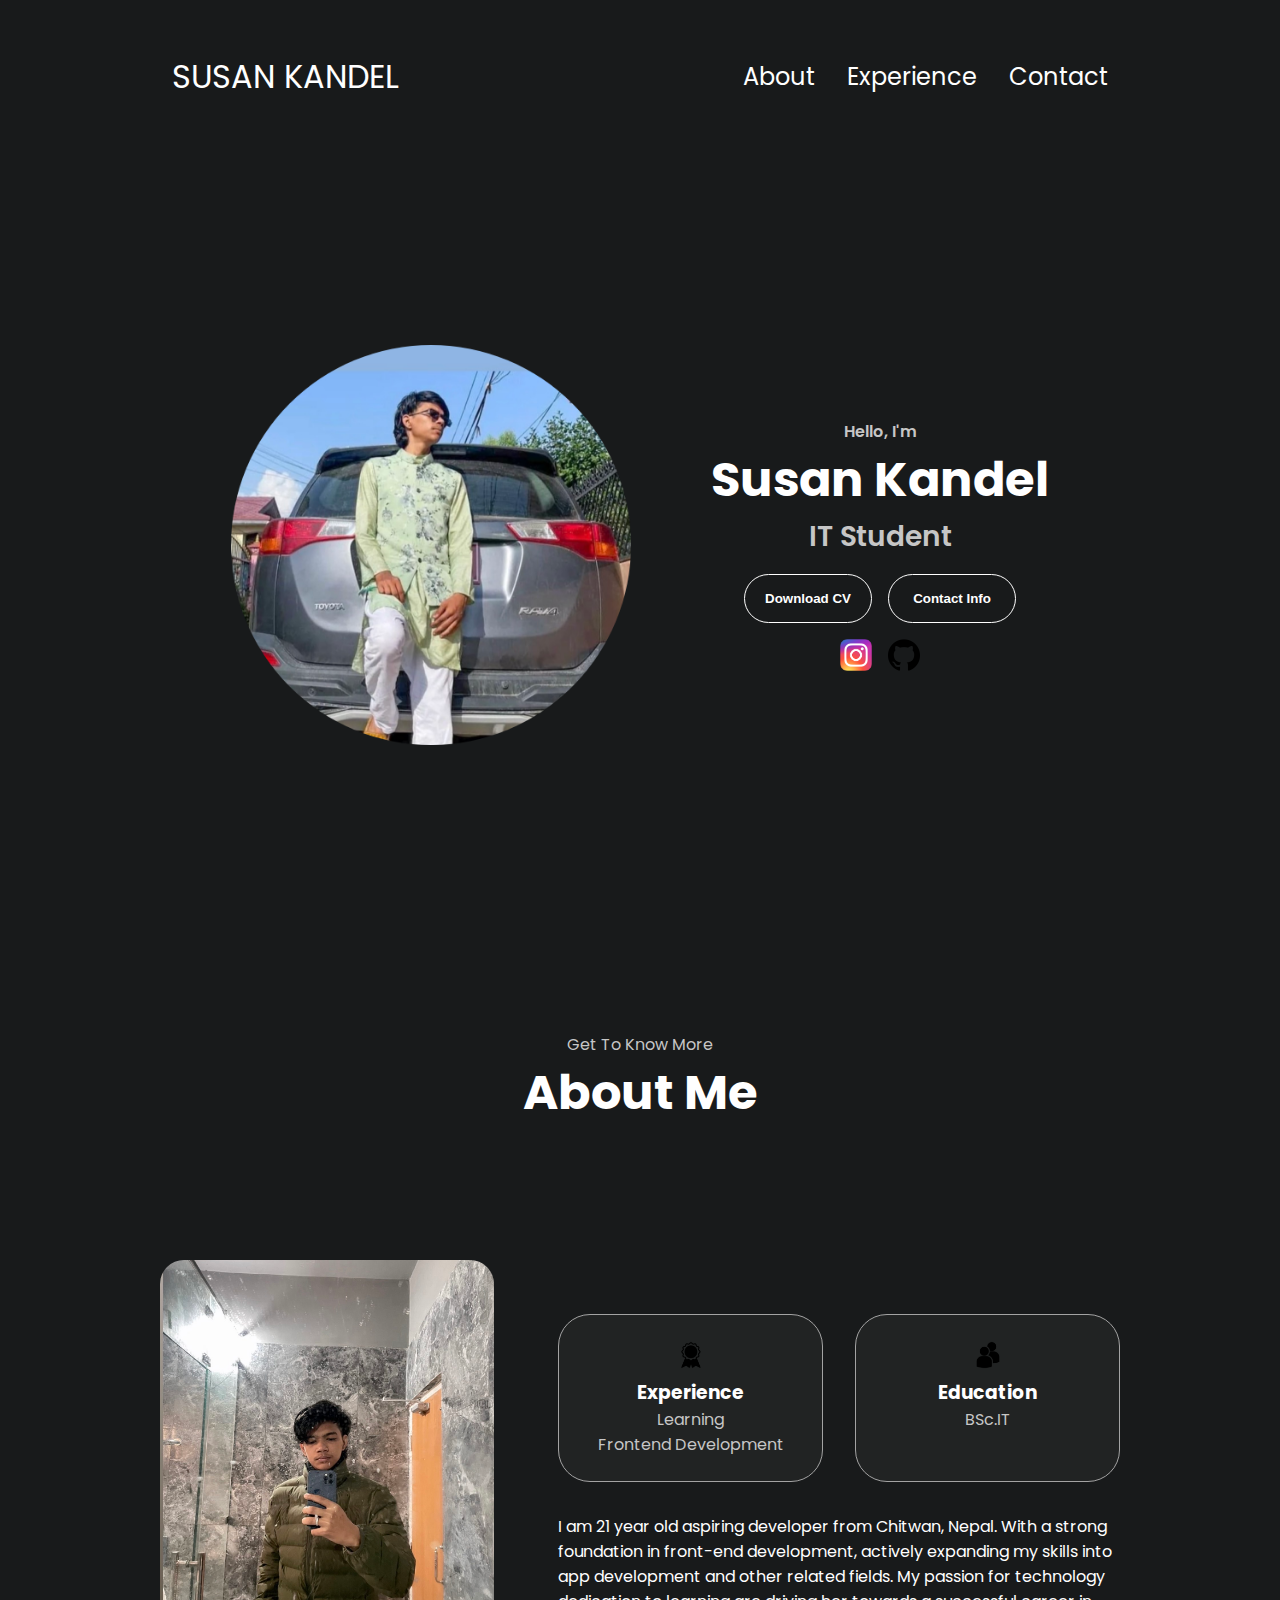
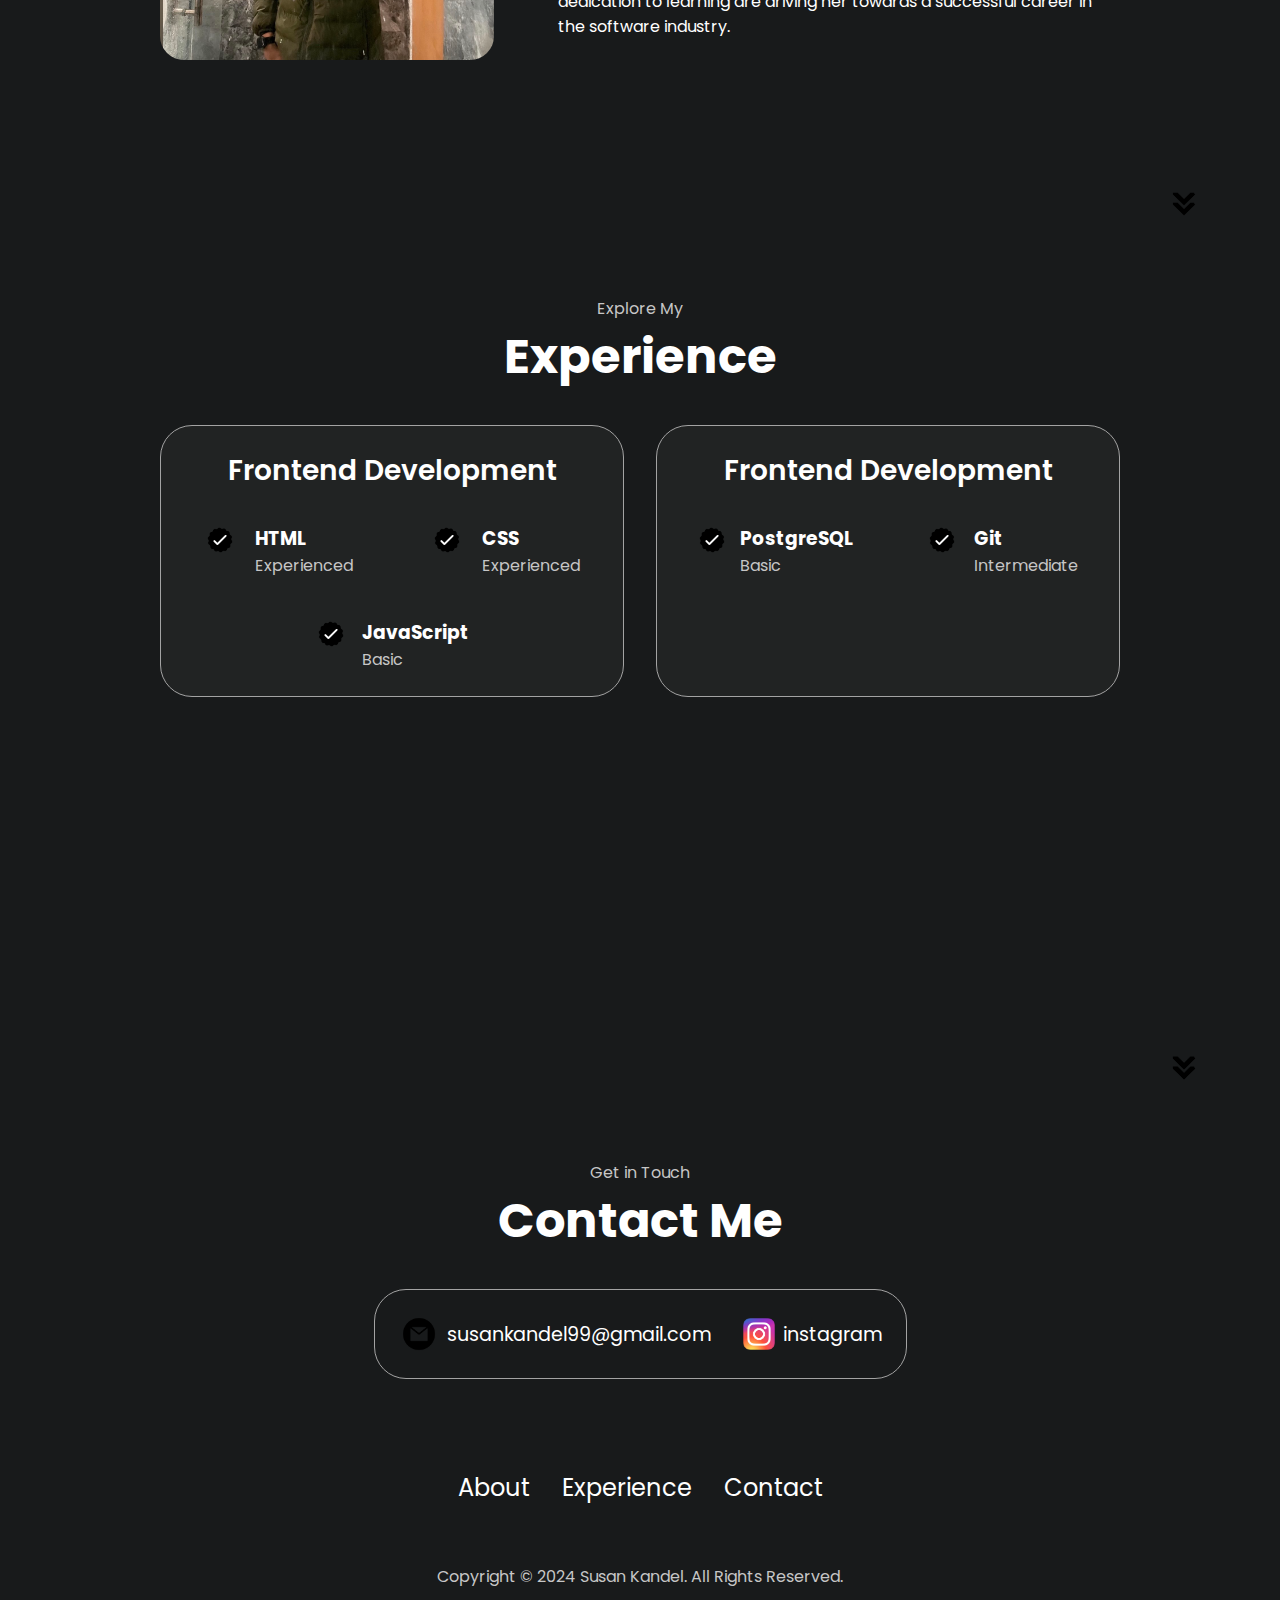
==== index.html @ 31b8921b "Theme changes" ====
<!DOCTYPE html>
<html lang="en">
  <head>
    <meta charset="UTF-8" />
    <meta http-equiv="X-UA-Compatible" content="IE=edge" />
    <meta name="viewport" content="width=device-width, initial-scale=1.0" />
    <meta name="description" content="I am 21 year old aspiring developer from Chitwan, Nepal. With a strong foundation in front-end development, actively expanding my skills into app development and other related fields. My passion for technology dedication to learning are driving her towards a successful career in the software industry.">
    <meta name="keywords" content="susan, susankandel, webdeveloper, web, development, html, css, java, sql, website , kandel susan, susan kandel, nepal, chitwan, bharatpur">
    <meta name="author" content="suan kandel">
    <title>Susan Kandel</title>
    <link rel="stylesheet" href="style.css" />
    <link rel="stylesheet" href="mediaqueries.css" />
  </head>
  <body>
    <nav id="desktop-nav">
      <div class="logo">SUSAN KANDEL</div>
      <div>
        <ul class="nav-links">
          <li><a href="#about">About</a></li>
          <li><a href="#experience">Experience</a></li>
          <!-- <li><a href="#projects">Projects</a></li> -->
          <li><a href="#contact">Contact</a></li>
        </ul>
      </div>
    </nav>
    <nav id="hamburger-nav">
      <div class="logo">SUSAN KANDEL</div>
      <div class="hamburger-menu">
        <div class="hamburger-icon" onclick="toggleMenu()">
          <span></span>
          <span></span>
          <span></span>
        </div>
        <div class="menu-links">
          <li><a href="#about" onclick="toggleMenu()">About</a></li>
          <li><a href="#experience" onclick="toggleMenu()">Experience</a></li>
          <!-- <li><a href="#projects" onclick="toggleMenu()">Projects</a></li> -->
          <li><a href="#contact" onclick="toggleMenu()">Contact</a></li>
        </div>
      </div>
    </nav>
    <section id="profile">
      <div class="section__pic-container">
        <img src="./assets/susan.png" alt="susan kandel profile picture" />
      </div>
      <div class="section__text">
        <p class="section__text__p1">Hello, I'm</p>
        <h1 class="title">Susan Kandel</h1>
        <p class="section__text__p2">IT Student</p>
        <div class="btn-container">
          <button
            class="btn btn-color-2"
            onclick="window.open('./assets/susan c.v.pdf')"
          >
            Download CV
          </button>
          <button class="btn btn-color-1" onclick="location.href='./#contact'">
            Contact Info
          </button>
        </div>
        <div id="socials-container">
          <img
            src="./assets/insta.png"
            alt="My instagram profile"
            class="icon"
            onclick="location.href='https://www.instagram.com/kandel_susan/'"
          />
          <img
            src="./assets/github.png"
            alt="My Github profile"
            class="icon"
            onclick="location.href='https://github.com/SusanKandel99'"
          />
        </div>
      </div>
    </section>
    <section id="about">
      <p class="section__text__p1">Get To Know More</p>
      <h1 class="title">About Me</h1>
      <div class="section-container">
        <div class="section__pic-container">
          <img
            src="./assets/susan.k.jpg"
            alt="Susan Profile picture"
            class="about-pic"
          />
        </div>
        <div class="about-details-container">
          <div class="about-containers">
            <div class="details-container">
              <img
                src="./assets/experience.png"
                alt="Experience icon"
                class="icon"
              />
              <h3>Experience</h3>
              <p>Learning <br />Frontend Development</p>
            </div>
            <div class="details-container">
              <img
                src="./assets/education.png"
                alt="Education icon"
                class="icon"
              />
              <h3>Education</h3>
<!--               <p>Hotel Management<br />BSc.IT</p> -->
               <p>BSc.IT</p>
            </div>
          </div>
          <div class="text-container">
            <p class="info">
              I am 21 year old aspiring developer from Chitwan, Nepal. With a strong foundation in front-end development,
               actively expanding my skills into app development and other related fields. My passion for technology dedication to 
               learning are driving her towards a successful career in the software industry.
            </p>
          </div>
        </div>
      </div>
      <img
        src="./assets/arrow.png"
        alt="Arrow icon"
        class="icon arrow"
        onclick="location.href='./#experience'"
      />
    </section>
    <section id="experience">
      <p class="section__text__p1">Explore My</p>
      <h1 class="title">Experience</h1>
      <div class="experience-details-container">
        <div class="about-containers">
          <div class="details-container">
            <h2 class="experience-sub-title">Frontend Development</h2>
            <div class="article-container">
              <article>
                <img
                  src="./assets/checkmark.png"
                  alt="Experience icon"
                  class="icon"
                />
                <div>
                  <h3>HTML</h3>
                  <p>Experienced</p>
                </div>
              </article>
              <article>
                <img
                  src="./assets/checkmark.png"
                  alt="Experience icon"
                  class="icon"
                />
                <div>
                  <h3>CSS</h3>
                  <p>Experienced</p>
                </div>
              </article>
              <article>
                <img
                  src="./assets/checkmark.png"
                  alt="Experience icon"
                  class="icon"
                />
                <!-- <div>
                  <h3>SASS</h3>
                  <p>Intermediate</p>
                </div>
              </article> -->
              <!-- <article>
                <img
                  src="./assets/checkmark.png"
                  alt="Experience icon"
                  class="icon"
                /> -->
                <div>
                  <h3>JavaScript</h3>
                  <p>Basic</p>
                </div>
              </article>
              <!-- <article>
                <img
                  src="./assets/checkmark.png"
                  alt="Experience icon"
                  class="icon"
                /> -->
                <!-- <div>
                  <h3>TypeScript</h3>
                  <p>Basic</p>
                </div>
              </article> -->
              <!-- <article>
                <img
                  src="./assets/checkmark.png"
                  alt="Experience icon"
                  class="icon"
                /> -->
                <!-- <div>
                  <h3>Material UI</h3>
                  <p>Intermediate</p>
                </div> -->
              </article>
            </div>
          </div>
          <div class="details-container">
            <h2 class="experience-sub-title">Frontend Development</h2>
            <div class="article-container">
              <article>
                <img
                  src="./assets/checkmark.png"
                  alt="Experience icon"
                  class="icon"
                />
                <div>
                  <h3>PostgreSQL</h3>
                  <p>Basic</p>
                </div>
              </article>
              <article>
                <img
                  src="./assets/checkmark.png"
                  alt="Experience icon"
                  class="icon"
                />
                <!-- <div>
                  <h3>Node JS</h3>
                  <p>Intermediate</p>
                </div>
              </article>
              <article>
                <img
                  src="./assets/checkmark.png"
                  alt="Experience icon"
                  class="icon"
                />
                <div>
                  <h3>Express JS</h3>
                  <p>Intermediate</p>
                </div>
              </article>
              <article>
                <img
                  src="./assets/checkmark.png"
                  alt="Experience icon"
                  class="icon"
                /> -->
                <div>
                  <h3>Git</h3>
                  <p>Intermediate</p>
                </div>
              </article>
            </div>
          </div>
        </div>
      </div>
      <img
        src="./assets/arrow.png"
        alt="Arrow icon"
        class="icon arrow"
        onclick="location.href='./#projects'"
      />
    <!-- </section>
    <section id="projects">
      <p class="section__text__p1">Browse My Recent</p>
      <h1 class="title">Projects</h1>
      <div class="experience-details-container">
        <div class="about-containers">
          <div class="details-container color-container">
            <div class="article-container">
              <img
                src="./assets/project-1.png"
                alt="Project 1"
                class="project-img"
              />
            </div>
            <h2 class="experience-sub-title project-title">Project One</h2>
            <div class="btn-container">
              <button
                class="btn btn-color-2 project-btn"
                onclick="location.href='https://github.com/'"
              >
                Github
              </button>
              <button
                class="btn btn-color-2 project-btn"
                onclick="location.href='https://github.com/'"
              >
                Live Demo
              </button>
            </div>
          </div>
          <div class="details-container color-container">
            <div class="article-container">
              <img
                src="./assets/project-2.png"
                alt="Project 2"
                class="project-img"
              />
            </div>
            <h2 class="experience-sub-title project-title">Project Two</h2>
            <div class="btn-container">
              <button
                class="btn btn-color-2 project-btn"
                onclick="location.href='https://github.com/'"
              >
                Github
              </button>
              <button
                class="btn btn-color-2 project-btn"
                onclick="location.href='https://github.com/'"
              >
                Live Demo
              </button>
            </div>
          </div>
          <div class="details-container color-container">
            <div class="article-container">
              <img
                src="./assets/project-3.png"
                alt="Project 3"
                class="project-img"
              />
            </div>
            <h2 class="experience-sub-title project-title">Project Three</h2>
            <div class="btn-container">
              <button
                class="btn btn-color-2 project-btn"
                onclick="location.href='https://github.com/'"
              >
                Github
              </button>
              <button
                class="btn btn-color-2 project-btn"
                onclick="location.href='https://github.com/'"
              >
                Live Demo
              </button>
            </div>
          </div>
        </div> -->
      </div>
      <img
        src="./assets/arrow.png"
        alt="Arrow icon"
        class="icon arrow"
        onclick="location.href='./#contact'"
      />
    </section>
    <section id="contact">
      <p class="section__text__p1">Get in Touch</p>
      <h1 class="title">Contact Me</h1>
      <div class="contact-info-upper-container">
        <div class="contact-info-container">
          <img
            src="./assets/email.png"
            alt="Email icon"
            class="icon contact-icon email-icon"
          />
          <p><a href="mailto:examplemail@gmail.com">susankandel99@gmail.com</a></p>
        </div>
        <div class="contact-info-container">
          <img
            src="./assets/insta.png"
            alt="instagram icon"
            class="icon contact-icon"
          />
          <p><a href="https://www.instagram.com/kandel_susan/">instagram</a></p>
        </div>
      </div>
    </section>
    <footer>
      <nav>
        <div class="nav-links-container">
          <ul class="nav-links">
            <li><a href="#about">About</a></li>
            <li><a href="#experience">Experience</a></li>
<!--             <li><a href="#projects">Projects</a></li> -->
            <li><a href="#contact">Contact</a></li>
          </ul>
        </div>
      </nav>
      <p>Copyright &#169; 2024 Susan Kandel. All Rights Reserved.</p>
    </footer>
    <script src="script.js"></script>
  </body>
</html>
---- style.css ----
/* GENERAL */

@import url("https://fonts.googleapis.com/css2?family=Poppins:wght@300;400;500;600&display=swap");

* {
  
  margin: 0;
  padding: 0;
}

body {
  font-family: "Poppins", sans-serif;
  background-color: rgb(24,26,27);
  
}

html {
  scroll-behavior: smooth;
}

p {
  color: rgb(198, 198, 198);
}


/* TRANSITION */

a,
.btn {
  transition: all 300ms ease;
}

/* DESKTOP NAV */

nav,
.nav-links {
  display: flex;
}

nav {
  justify-content: space-around;
  align-items: center;
  height: 17vh;
}

.nav-links {
  gap: 2rem;
  list-style: none;
  font-size: 1.5rem;
}

a {
  color: rgb(255, 255, 255);
  text-decoration: none;
  text-decoration-color: white;
}

a:hover {
  color:rgb(59, 59, 59); 
  text-decoration: underline;
  text-underline-offset: 1rem;
  text-decoration-color: rgb(59, 59, 59); 
}

.logo {
  color: #fff;
  font-size: 2rem;
}

.logo:hover {
  cursor: default;
  color:rgb(59, 59, 59); 
}

/* HAMBURGER MENU */

#hamburger-nav {
  display: none;
}

.hamburger-menu {
  position: relative;
  display: inline-block;
}

.hamburger-icon {
  display: flex;
  flex-direction: column;
  justify-content: space-between;
  height: 24px;
  width: 30px;
  cursor: pointer;
}

.hamburger-icon span {
  width: 100%;
  height: 2px;
  background-color: black;
  transition: all 0.3 ease-in-out;
}

.menu-links {
  position: absolute;
  top: 100%;
  right: 0;
  background-color: white;
  width: fit-content;
  max-height: 0;
  overflow: hidden;
  transition: all 0.3 ease-in-out;
}

.menu-links a {
  display: block;
  padding: 10px;
  text-align: center;
  font-size: 1.5rem;
  color: black;
  text-decoration: none;
  transition: all 0.3 ease-in-out;
}

.menu-links li {
  list-style: none;
}

.menu-links.open {
  max-height: 300px;
}

.hamburger-icon.open span:first-child {
  transform: rotate(45deg) translate(10px, 5px);
}

.hamburger-icon.open span:nth-child(2) {
  opacity: 0;
}

.hamburger-icon.open span:last-child {
  transform: rotate(-45deg) translate(10px, -5px);
}

.hamburger-icon span:first-child {
  transform: none;
}

.hamburger-icon span:first-child {
  opacity: 1;
}

.hamburger-icon span:first-child {
  transform: none;
}

/* SECTIONS */

section {
  padding-top: 4vh;
  height: 96vh;
  margin: 0 10rem;
  box-sizing: border-box;
  min-height: fit-content;
}

.section-container {
  display: flex;
}

/* PROFILE SECTION */

#profile {
  display: flex;
  justify-content: center;
  gap: 5rem;
  height: 80vh;
}

.section__pic-container {
  display: flex;
  height: 400px;
  width: 400px;
  
}

.section__text {
  align-self: center;
  text-align: center;
}

.section__text p {
  font-weight: 600;
}

.section__text__p1 {
  text-align: center;
}

.section__text__p2 {
  font-size: 1.75rem;
  margin-bottom: 1rem;
}

.title {
  color: #fff;
  font-size: 3rem;
  text-align: center;
}

#socials-container {
  display: flex;
  justify-content: center;
  margin-top: 1rem;
  gap: 1rem;
}

/* ICONS */

.icon {
  cursor: pointer;
  height: 2rem;
}

/* BUTTONS */

.btn-container {
  display: flex;
  justify-content: center;
  gap: 1rem;
}

.btn {
  font-weight: 600;
  transition: all 300ms ease;
  padding: 1rem;
  width: 8rem;
  border-radius: 2rem;
}

.btn-color-1,
.btn-color-2 {
  color: #fff;
  border: rgb(255, 255, 255) 0.1rem solid;
}

.btn-color-1:hover,
.btn-color-2:hover {
  cursor: pointer;
}

.btn-color-1{
  background: none;
}

.btn-color-2:hover {
  background:  rgb(59, 59, 59); 
  color: white;
}

.btn-color-1:hover {
  background:  rgb(59, 59, 59); 
}

.btn-color-2 {
  background: none;
}

.btn-color-2:hover {
  border: rgb(255, 255, 255) 0.1rem solid;
}

.btn-container {
  gap: 1rem;
}

/* ABOUT SECTION */

#about {
  position: relative;
}

.about-containers {
  gap: 2rem;
  margin-bottom: 2rem;
  margin-top: 2rem;
}

.about-details-container {
 
  justify-content: center;
  flex-direction: column;
}

.about-containers,
.about-details-container {
  
  display: flex;
}

.about-pic {
  border-radius: 1.5rem;
}

.arrow {
  position: absolute;
  right: -5rem;
  bottom: 2.5rem;
}

.details-container {
  padding: 1.5rem;
  flex: 1;
  background: rgba(50,50, 50, 0.385);
  color: #fff;
  border-radius: 2rem;
  border: rgb(53, 53, 53) 0.1rem solid;
  border-color: rgb(163, 163, 163);
  text-align: center;
}

.section-container {
  gap: 4rem;
  height: 80%;
}

.section__pic-container {
  height: 400px;
  width: 400px;
  margin: auto 0;
}

/* EXPERIENCE SECTION */

#experience {
  position: relative;
}

.experience-sub-title {
  color: rgb(255, 255, 255);
  font-weight: 600;
  font-size: 1.75rem;
  margin-bottom: 2rem;
}

.experience-details-container {
  display: flex;
  justify-content: center;
  flex-direction: column;
}

.article-container {
  display: flex;
  text-align: initial;
  flex-wrap: wrap;
  flex-direction: row;
  gap: 2.5rem;
  justify-content: space-around;
}

article {
  display: flex;
  width: 10rem;
  justify-content: space-around;
  gap: 0.5rem;
}

article .icon {
  
  cursor: default;
}

/* PROJECTS SECTION */

#projects {
  position: relative;
}

.color-container {
  border-color: rgb(163, 163, 163);
  background: rgb(250, 250, 250);
}

.project-img {
  border-radius: 2rem;
  width: 90%;
  height: 90%;
}

.project-title {
  margin: 1rem;
  color: black;
}

.project-btn {
  color: black;
  border-color: rgb(163, 163, 163);
}

/* CONTACT */

#contact {
  display: flex;
  justify-content: center;
  flex-direction: column;
  height: 70vh;
}

.contact-info-upper-container {
  display: flex;
  justify-content: center;
  border-radius: 2rem;
  border: rgb(53, 53, 53) 0.1rem solid;
  border-color: rgb(163, 163, 163);
  background: (250, 250, 250);
  margin: 2rem auto;
  padding: 0.5rem;
}

.contact-info-container {
  display: flex;
  align-items: center;
  justify-content: center;
  gap: 0.5rem;
  margin: 1rem;
}

.contact-info-container p {
  font-size: larger;
}

.contact-icon {
  cursor: default;
}

.email-icon {
  height: 2.5rem;
}

/* FOOTER SECTION */

footer {
  height: 26vh;
  margin: 0 1rem;
}

footer p {
  text-align: center;
}
.info{
  color: #fff;
}
---- mediaqueries.css ----
@media screen and (max-width: 1400px) {
  #profile {
    height: 83vh;
    margin-bottom: 6rem;
  }
  .about-containers {
    flex-wrap: wrap;
  }
  #contact,
  #projects {
    height: fit-content;
  }
}

@media screen and (max-width: 1200px) {
  #desktop-nav {
    display: none;
  }
  #hamburger-nav {
    display: flex;
  }
  #experience,
  .experience-details-container {
    margin-top: 2rem;
  }
  #profile,
  .section-container {
    display: block;
  }
  .arrow {
    display: none;
  }
  section,
  .section-container {
    height: fit-content;
  }
  section {
    margin: 0 5%;
  }
  .section__pic-container {
    width: 275px;
    height: 275px;
    margin: 0 auto 2rem;
  }
  .about-containers {
    margin-top: 0;
  }
}

@media screen and (max-width: 600px) {
  #contact,
  footer {
    height: 40vh;
  }
  #profile {
    height: 83vh;
    margin-bottom: 0;
  }
  article {
    font-size: 1rem;
  }
  footer nav {
    height: fit-content;
    margin-bottom: 2rem;
  }
  .about-containers,
  .contact-info-upper-container,
  .btn-container {
    flex-wrap: wrap;
  }
  .contact-info-container {
    margin: 0;
  }
  .contact-info-container p,
  .nav-links li a {
    font-size: 1rem;
  }
  .experience-sub-title {
    font-size: 1.25rem;
  }
  .logo {
    font-size: 1.5rem;
  }
  .nav-links {
    flex-direction: column;
    gap: 0.5rem;
    text-align: center;
  }
  .section__pic-container {
    width: auto;
    height: 46vw;
    justify-content: center;
  }
  .section__text__p2 {
    font-size: 1.25rem;
  }
  .title {
    font-size: 2rem;
  }
  .text-container {
    text-align: justify;
  }
}
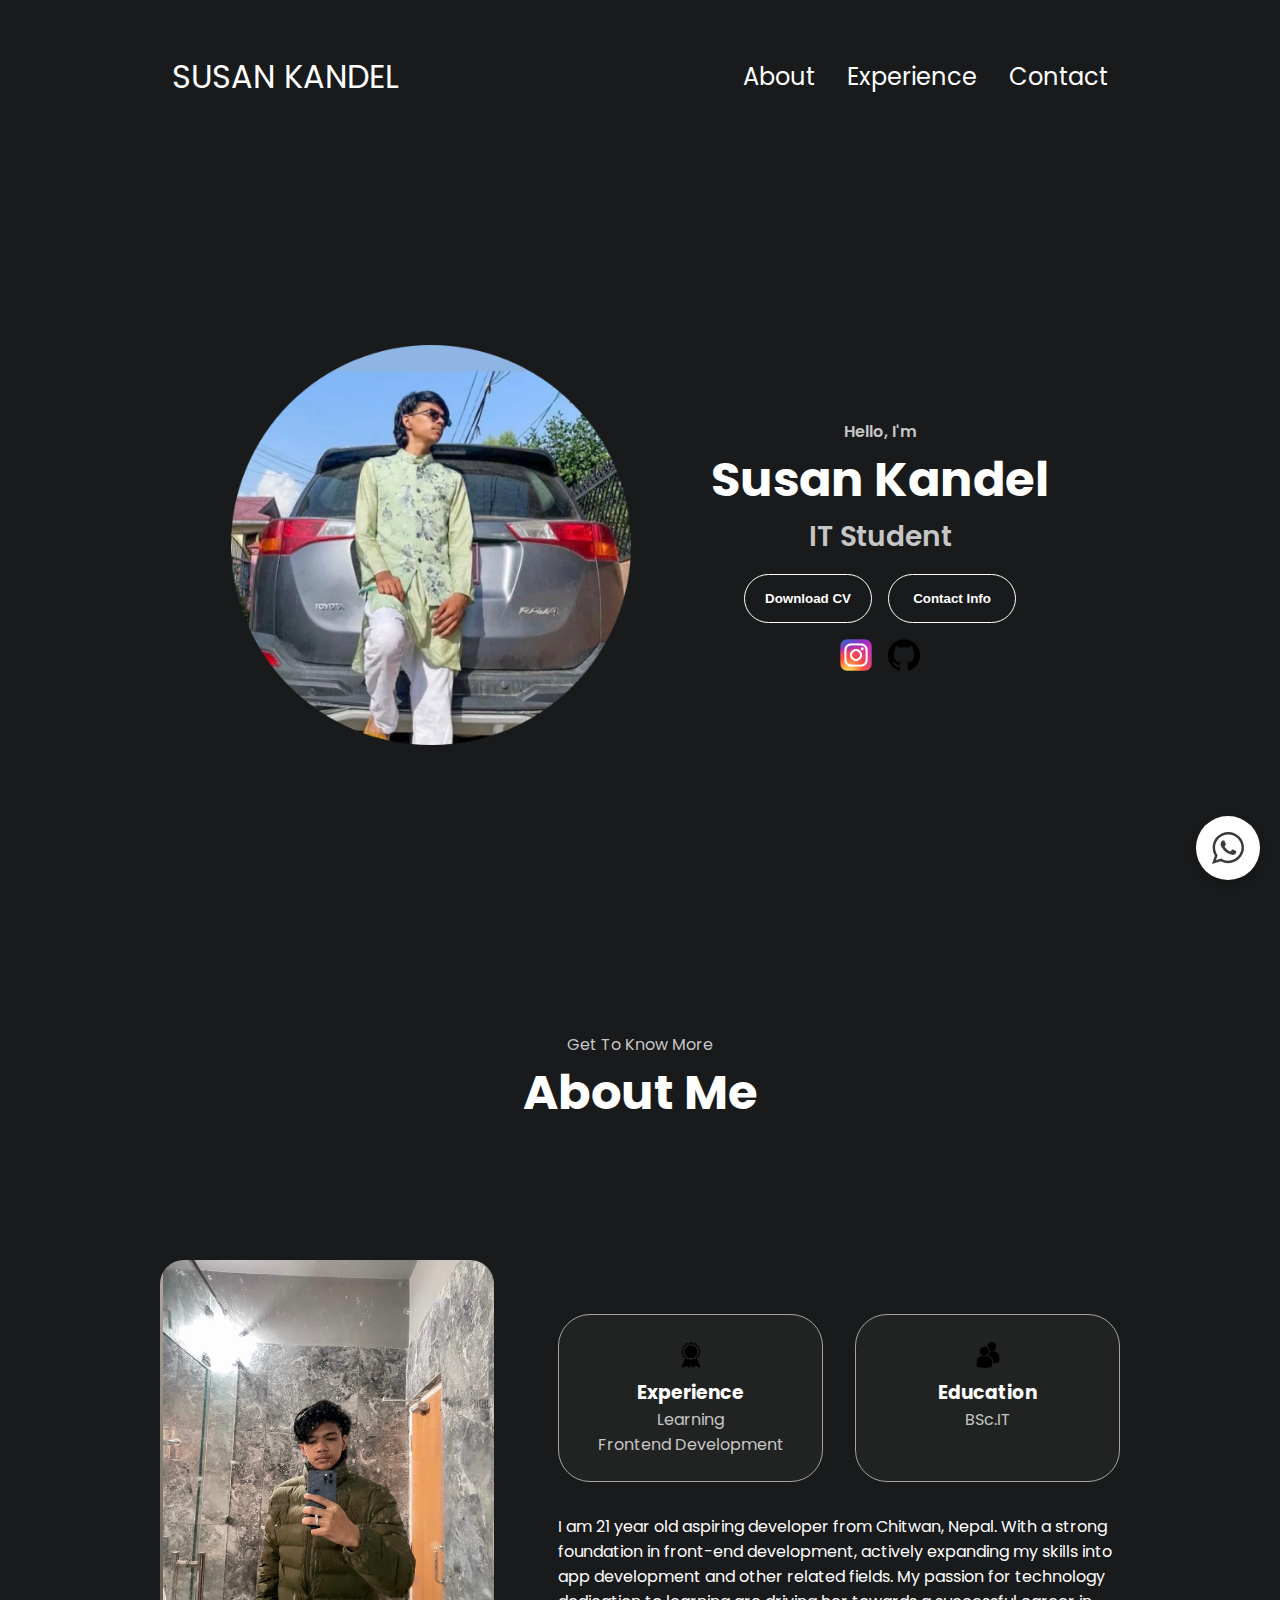
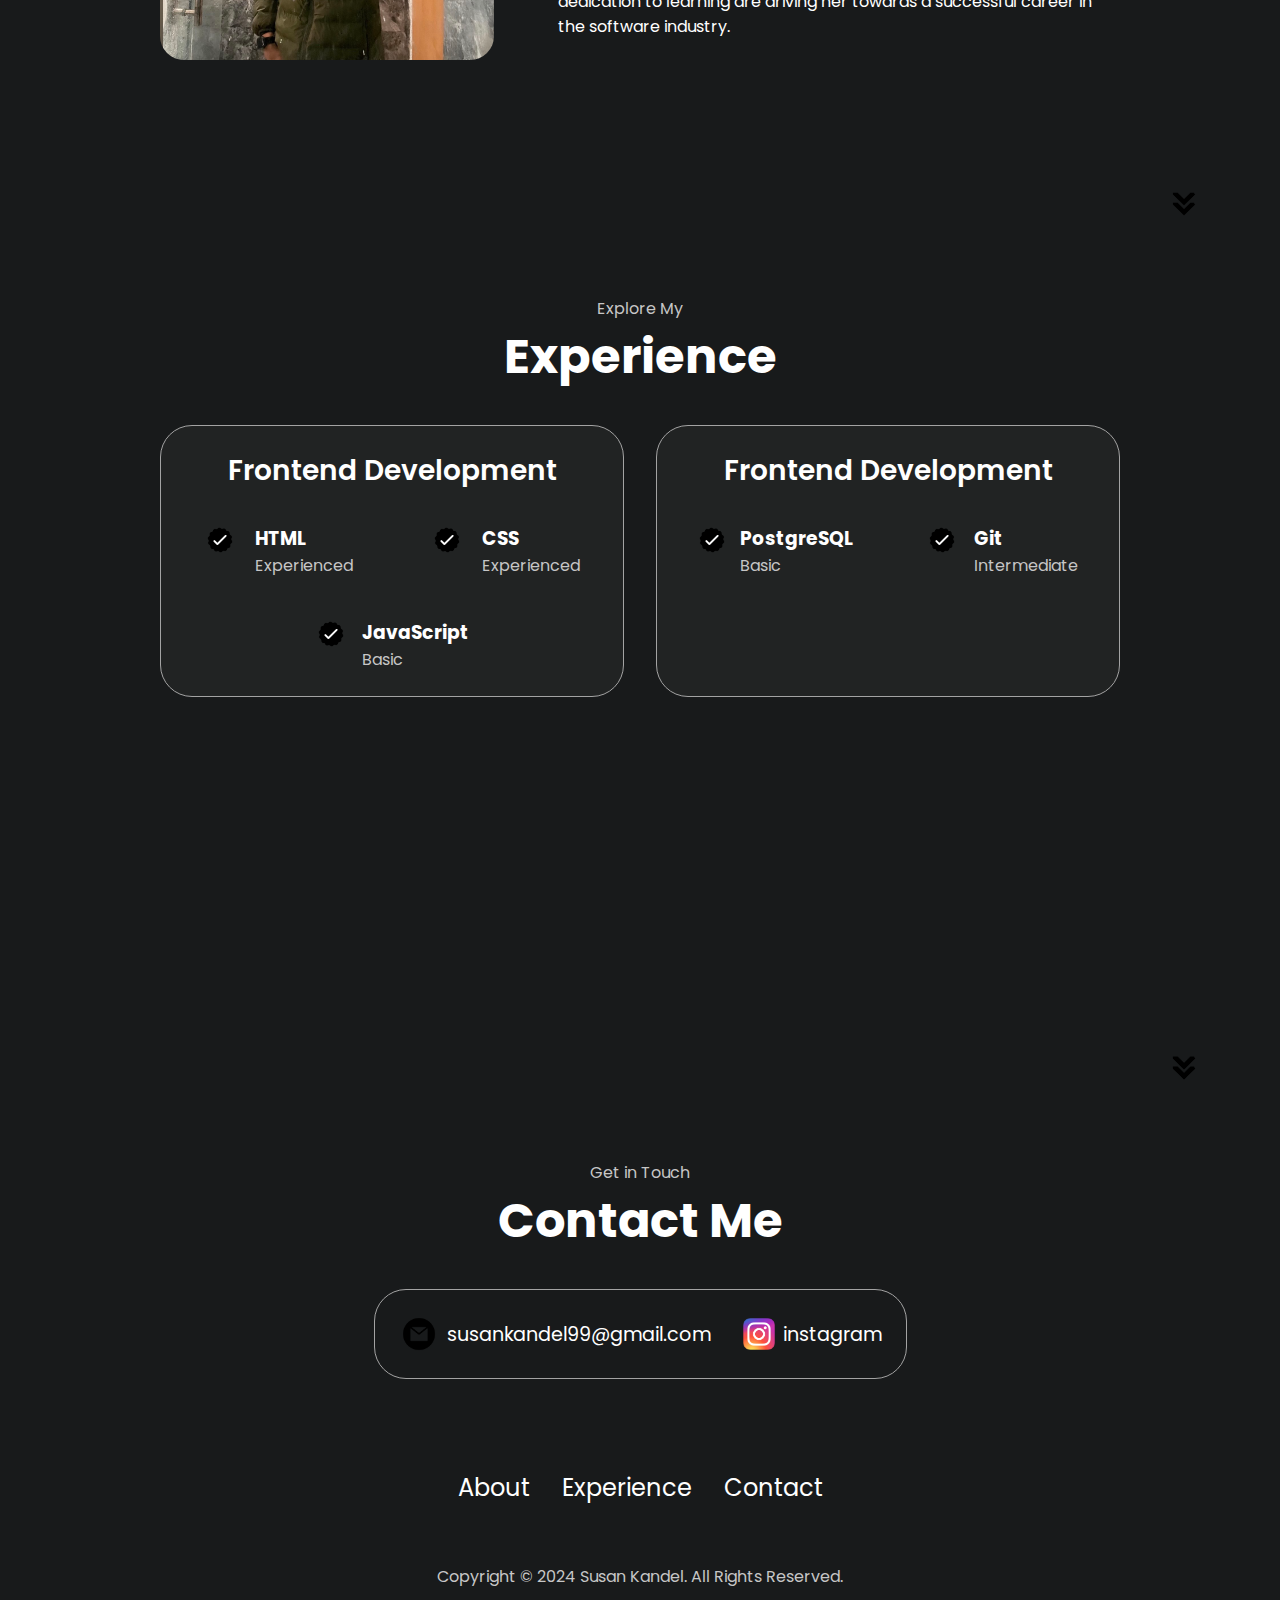
==== commit e8c54b57: "added -- messages" ====
--- a/index.html
+++ b/index.html
@@ -9,6 +9,7 @@
     <meta name="author" content="suan kandel">
     <title>Susan Kandel</title>
     <link rel="stylesheet" href="style.css" />
+    <link rel="stylesheet" href="chat.css" />
     <link rel="stylesheet" href="mediaqueries.css" />
   </head>
   <body>
@@ -343,6 +344,49 @@
         onclick="location.href='./#contact'"
       />
     </section>
+
+
+    <div class="WA_Chat_Widget" data-position="bottom-right">
+        <div class="WA_ChatBox">
+            <div class="WA_ChatBox_Header">
+
+                <div class="avatarBox">
+                    <img src="./assets/susan.k.jpg" alt="Chat Avatar">
+                </div>
+                <div class="infoBox">
+                    <h4 class="name">Susan Kandel</h4>
+                    <span class="answer_time">Typically replies within a day</span>
+                </div>
+                <div class="WA_ChatBox_Headerline"></div>
+                <button class="WA_Close" onclick="hideChatbox()"><svg xmlns="http://www.w3.org/2000/svg" x="0px" y="0px" width="24" height="24" viewBox="0 0 24 24">
+<path d="M 4.9902344 3.9902344 A 1.0001 1.0001 0 0 0 4.2929688 5.7070312 L 10.585938 12 L 4.2929688 18.292969 A 1.0001 1.0001 0 1 0 5.7070312 19.707031 L 12 13.414062 L 18.292969 19.707031 A 1.0001 1.0001 0 1 0 19.707031 18.292969 L 13.414062 12 L 19.707031 5.7070312 A 1.0001 1.0001 0 0 0 18.980469 3.9902344 A 1.0001 1.0001 0 0 0 18.292969 4.2929688 L 12 10.585938 L 5.7070312 4.2929688 A 1.0001 1.0001 0 0 0 4.9902344 3.9902344 z"></path>
+</svg></button>
+            </div>
+            <div class="WA_ChatBox_Body">
+                <div class="message">
+                  <img class="profile-image" src="/susan-website/assets/susan.k.jpg" alt="Profile Image">
+                    <div class="message_content">
+                        <p>Hey There,<br> How can I help you?</p>
+                    </div>
+                </div>
+            </div>
+            <h6 class="start">Start Chat</h6>
+            <div class="WA_ChatBox_Footer">
+                <a class="btn btn-whatsapp" href="http://wa.me/9845965626" target="_blank">WhatsApp</a>
+                <a class="btn btn-instagram" href="http://instagram.com/m/kandel_susan" target="_blank">Instagram</a>  
+            </div>
+            
+        </div>
+        <div class="WA_FloatingButton" onclick="toggleChatbox()">
+            <svg xmlns="http://www.w3.org/2000/svg" fill="#4FCE5D" viewBox="0 0 90 90">
+                <path
+                    d="M90 43.841c0 24.213-19.779 43.841-44.182 43.841a44.256 44.256 0 01-21.357-5.455L0 90l7.975-23.522a43.38 43.38 0 01-6.34-22.637C1.635 19.628 21.416 0 45.818 0 70.223 0 90 19.628 90 43.841zM45.818 6.982c-20.484 0-37.146 16.535-37.146 36.859 0 8.065 2.629 15.534 7.076 21.61L11.107 79.14l14.275-4.537A37.122 37.122 0 0045.819 80.7c20.481 0 37.146-16.533 37.146-36.857S66.301 6.982 45.818 6.982zm22.311 46.956c-.273-.447-.994-.717-2.076-1.254-1.084-.537-6.41-3.138-7.4-3.495-.993-.358-1.717-.538-2.438.537-.721 1.076-2.797 3.495-3.43 4.212-.632.719-1.263.809-2.347.271-1.082-.537-4.571-1.673-8.708-5.333-3.219-2.848-5.393-6.364-6.025-7.441-.631-1.075-.066-1.656.475-2.191.488-.482 1.084-1.255 1.625-1.882.543-.628.723-1.075 1.082-1.793.363-.717.182-1.344-.09-1.883-.27-.537-2.438-5.825-3.34-7.977-.902-2.15-1.803-1.792-2.436-1.792-.631 0-1.354-.09-2.076-.09s-1.896.269-2.889 1.344c-.992 1.076-3.789 3.676-3.789 8.963 0 5.288 3.879 10.397 4.422 11.113.541.716 7.49 11.92 18.5 16.223C58.2 65.771 58.2 64.336 60.186 64.156c1.984-.179 6.406-2.599 7.312-5.107.9-2.512.9-4.663.631-5.111z">
+                </path>
+            </svg>
+        </div>
+    </div>
+
+
     <section id="contact">
       <p class="section__text__p1">Get in Touch</p>
       <h1 class="title">Contact Me</h1>
@@ -379,5 +423,6 @@
       <p>Copyright &#169; 2024 Susan Kandel. All Rights Reserved.</p>
     </footer>
     <script src="script.js"></script>
+    <script src="chat.js"></script>
   </body>
 </html>
--- a/style.css
+++ b/style.css
@@ -95,7 +95,7 @@
 .hamburger-icon span {
   width: 100%;
   height: 2px;
-  background-color: black;
+  background-color: rgb(255, 255, 255);
   transition: all 0.3 ease-in-out;
 }
 
@@ -103,7 +103,7 @@
   position: absolute;
   top: 100%;
   right: 0;
-  background-color: white;
+  background-color: #181b1b;
   width: fit-content;
   max-height: 0;
   overflow: hidden;
@@ -115,7 +115,7 @@
   padding: 10px;
   text-align: center;
   font-size: 1.5rem;
-  color: black;
+  color: White;
   text-decoration: none;
   transition: all 0.3 ease-in-out;
 }
--- a/chat.css
+++ b/chat.css
@@ -0,0 +1,223 @@
+@import url(https://fonts.googleapis.com/css?family=Poppins:100,100italic,200,200italic,300,300italic,regular,italic,500,500italic,600,600italic,700,700italic,800,800italic,900,900italic);
+.WA_Chat_Widget *{
+    margin: 0;
+    padding: 0;
+    box-sizing: border-box;
+    font-family: "Poppins", sans-serif;
+}
+.WA_Chat_Widget .WA_FloatingButton{
+    position: fixed;
+    width: 64px;
+    height: 64px;
+    display: flex;
+    justify-content: center;
+    align-items: center;
+    box-shadow: 0 4px 10px 0px rgba(0, 0, 0, 0.185);
+    border-radius: 50%;
+    background: #ffffff;
+    cursor: pointer;
+    z-index: 1000;
+}
+.WA_Chat_Widget .WA_FloatingButton svg{
+    width: 2rem;
+    height: 2rem;
+    fill:  rgb(59, 59, 59); 
+}
+.WA_Chat_Widget[data-position^="top-"] .WA_FloatingButton{
+    top: 20px;
+}
+.WA_Chat_Widget[data-position^="bottom-"] .WA_FloatingButton{
+    bottom: 20px;
+}
+.WA_Chat_Widget[data-position$="-left"] .WA_FloatingButton{
+    left: 20px;
+}
+.WA_Chat_Widget[data-position$="-right"] .WA_FloatingButton{
+    right: 20px;
+}
+.WA_Chat_Widget[data-position$="-center"] .WA_FloatingButton{
+    left: 50%;
+    transform: translateX(-50%);
+}
+
+.WA_Chat_Widget[data-position^="top-"] .WA_ChatBox{
+    top: 110px;
+}
+.WA_Chat_Widget[data-position^="bottom-"] .WA_ChatBox{
+    bottom: 110px;
+}
+.WA_Chat_Widget[data-position$="-left"] .WA_ChatBox{
+    left: 30px;
+}
+.WA_Chat_Widget[data-position$="-right"] .WA_ChatBox{
+    right: 30px;
+}
+.WA_Chat_Widget[data-position$="-center"] .WA_ChatBox{
+    left: 50%;
+    transform: translateX(-50%);
+}
+
+
+.WA_Chat_Widget .WA_ChatBox{
+    position: fixed;
+    width: 360px;
+    height: auto;
+    overflow: hidden;
+    border-radius: 1rem;
+    background-color: #fff;
+    box-shadow: 0 5px 25px 0px rgba(0, 0, 0, 0.1);
+    display: none;
+}
+
+.WA_Chat_Widget .WA_ChatBox .WA_ChatBox_Header{
+    width: auto;
+    background: #1e1e1e;
+    padding: 1rem;
+    display: flex;
+    justify-content: flex-start;
+    align-items: center;
+    flex-wrap: wrap;
+    gap: 20px;
+}
+.WA_ChatBox .WA_ChatBox_Headerline{
+    width: 100%;
+    background: #ffffff;
+    height: 0.1rem;
+}
+.WA_Chat_Widget .WA_ChatBox .WA_ChatBox_Header .avatarBox{
+    width: 65px;
+    height: 65px;
+    border-radius: 50%;
+    overflow: hidden;
+}
+.WA_Chat_Widget .WA_ChatBox .WA_ChatBox_Header .avatarBox img{
+    width: 100%;
+    height: 100%;
+    object-fit: cover;
+}
+
+.WA_Chat_Widget .WA_ChatBox .WA_ChatBox_Header .infoBox .name{
+    color: #fff;
+    font-weight: 600;
+}
+
+.WA_Chat_Widget .WA_ChatBox .WA_ChatBox_Header .infoBox .answer_time{
+    color: #e4e4e4;
+    font-size: 14px;
+}
+.WA_Chat_Widget .WA_ChatBox .WA_ChatBox_Header .WA_Close{
+    background: transparent;
+    color: #fff;
+    border: none;
+    outline: none;
+    font-size: 20px;
+    position: absolute;
+    top: 10px;
+    right: 10px;
+    cursor: pointer;
+}
+.WA_Chat_Widget .WA_ChatBox .WA_ChatBox_Header .WA_Close svg{
+    fill: #aaaaaa;
+}
+
+.WA_Chat_Widget .WA_ChatBox .WA_ChatBox_Header .WA_Close svg:hover {
+  fill:rgb(255, 255, 255); 
+}
+
+.WA_Chat_Widget .WA_ChatBox .WA_ChatBox_Body{
+    padding: 20px;
+    background:#1e1e1e;
+    position: relative;
+}
+.WA_Chat_Widget .WA_ChatBox .WA_ChatBox_Body::before{
+    content: '';
+    position: absolute;
+    top: 0px;
+    left: 0px;
+    width: 100%;
+    height: 100%;
+    background: url(./bg-pattern.png);
+    opacity: 0.1;
+    z-index: 0;
+}
+.WA_Chat_Widget .WA_ChatBox .WA_ChatBox_Body .message {
+    display: flex;
+    align-items: flex-start;
+    max-width: 280px;
+    background: none;
+
+    padding-top: 10px;
+    border-radius: 8px;
+    z-index: 1;
+    position: relative;
+}
+
+.WA_Chat_Widget .WA_ChatBox .WA_ChatBox_Body .message .profile-image {
+    width: 2rem; /* Set the image size */
+    height: 2rem;
+    border-radius: 50%;
+    margin-right: 10px; /* Space between image and message */
+    object-fit: cover; /* Ensure the image doesn't stretch */
+}
+
+.WA_Chat_Widget .WA_ChatBox .WA_ChatBox_Body .message .message_content {
+    padding: 0.8rem;
+    border-radius: 0.8rem;
+    background: #e9e8e809;
+    display: flex;
+    flex-direction: column;
+}
+
+.WA_Chat_Widget .WA_ChatBox .WA_ChatBox_Body .message .message_content .username {
+    font-weight: 500;
+    color: darkgray;
+    margin-bottom: 5px;
+}
+
+.WA_Chat_Widget .WA_ChatBox .WA_ChatBox_Body .message .message_content p {
+    font-size: 14px;
+    color: #ffffff;
+}
+
+.WA_Chat_Widget .WA_ChatBox .WA_ChatBox_Footer{
+    padding: 20px;
+    background-color: #1e1e1e;
+    width: 100%;
+    display: flex;
+    justify-content: center;
+    gap: 0.8rem;
+}
+.WA_Chat_Widget .WA_ChatBox .WA_ChatBox_Footer .btn{
+    width: 100%;
+    outline: none;
+    border: none;
+    padding: 10px;
+    border-radius: 1.2rem;
+    font-size: 16px;
+    cursor: pointer;
+    text-decoration: none;
+    flex: 1;
+    max-width: 10rem;
+}
+
+.WA_Chat_Widget .WA_ChatBox .WA_ChatBox_Footer .btn.btn-whatsapp{
+    background: #3b3b3b;
+    color: #fff;
+    display: block;
+    text-align: center;
+}
+
+.WA_Chat_Widget .WA_ChatBox .WA_ChatBox_Footer .btn.btn-instagram{
+ background: #3b3b3b;
+    color: #fff;
+    display: block;
+    text-align: center;
+}
+.start{
+    display: flex;
+    justify-content: center;
+    align-items: center;
+    font-size: 1rem;
+    color: #ffffff;
+    background:#1e1e1e;
+}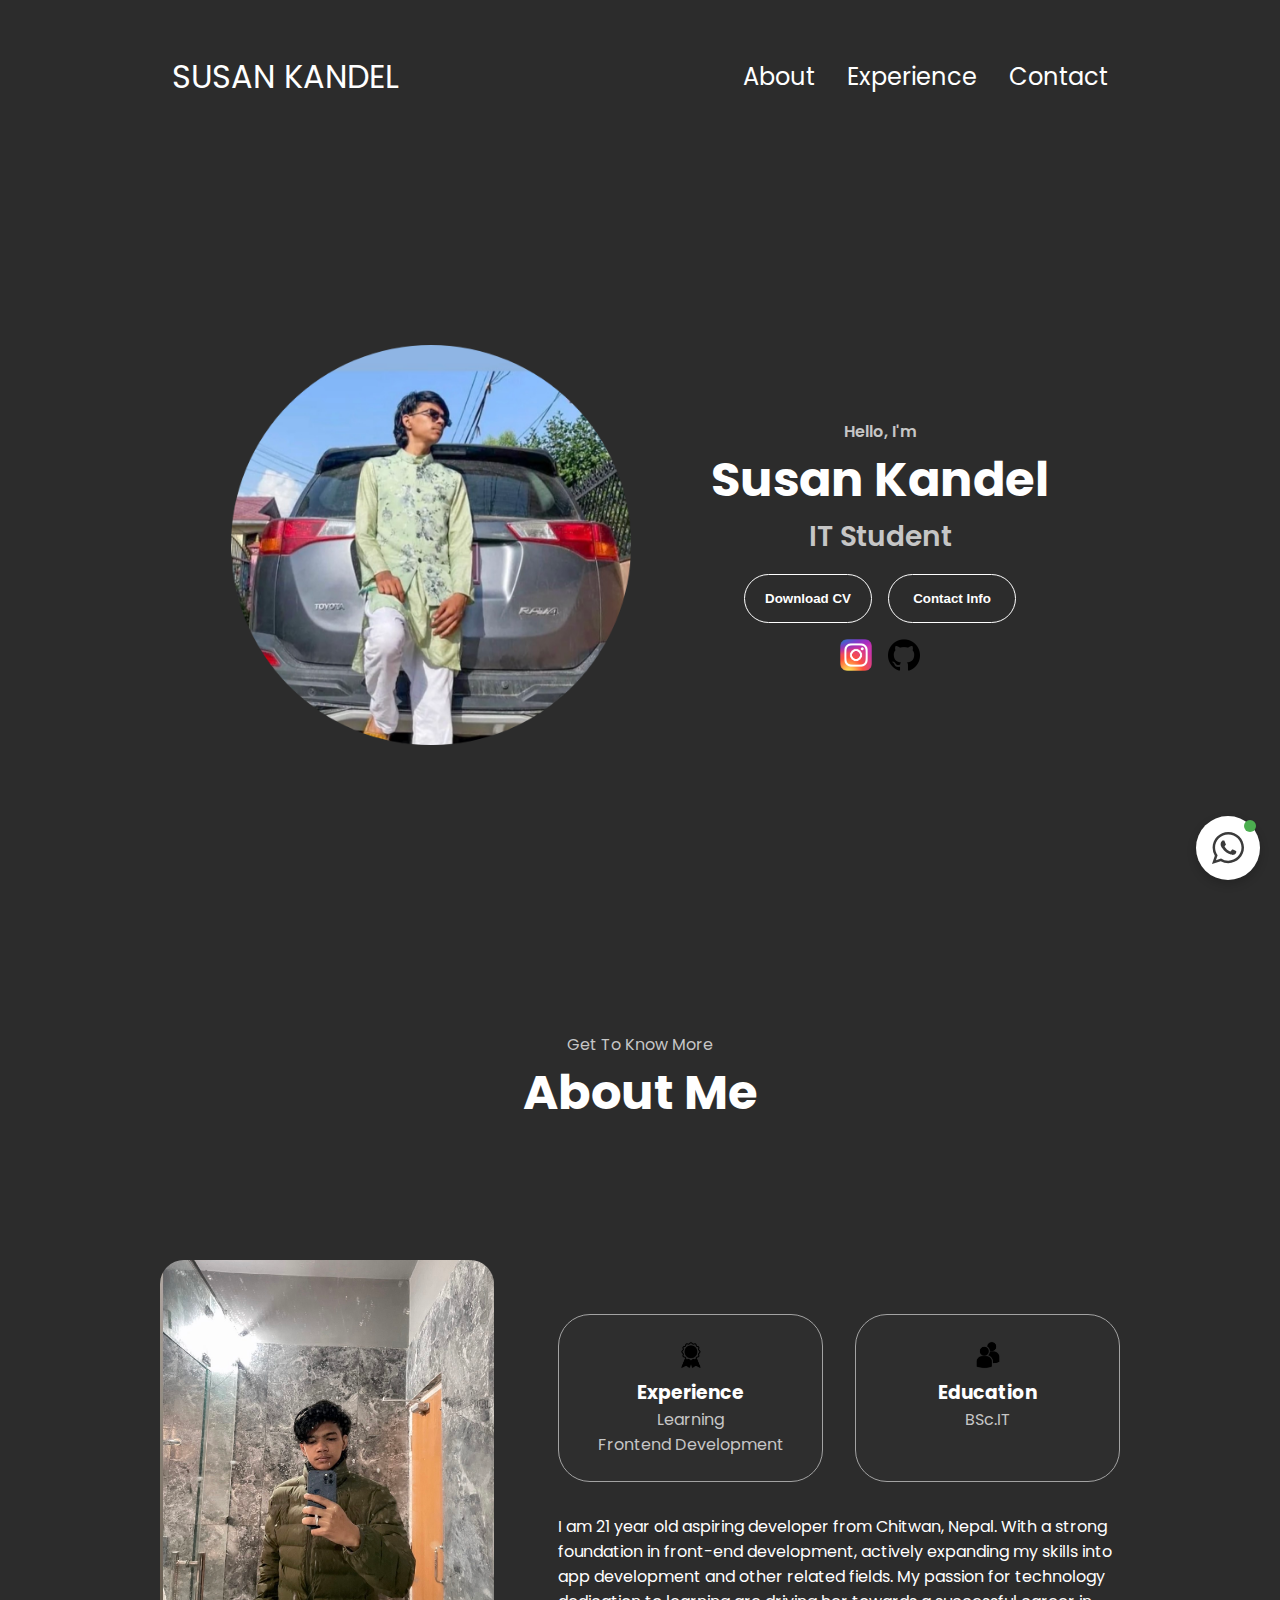
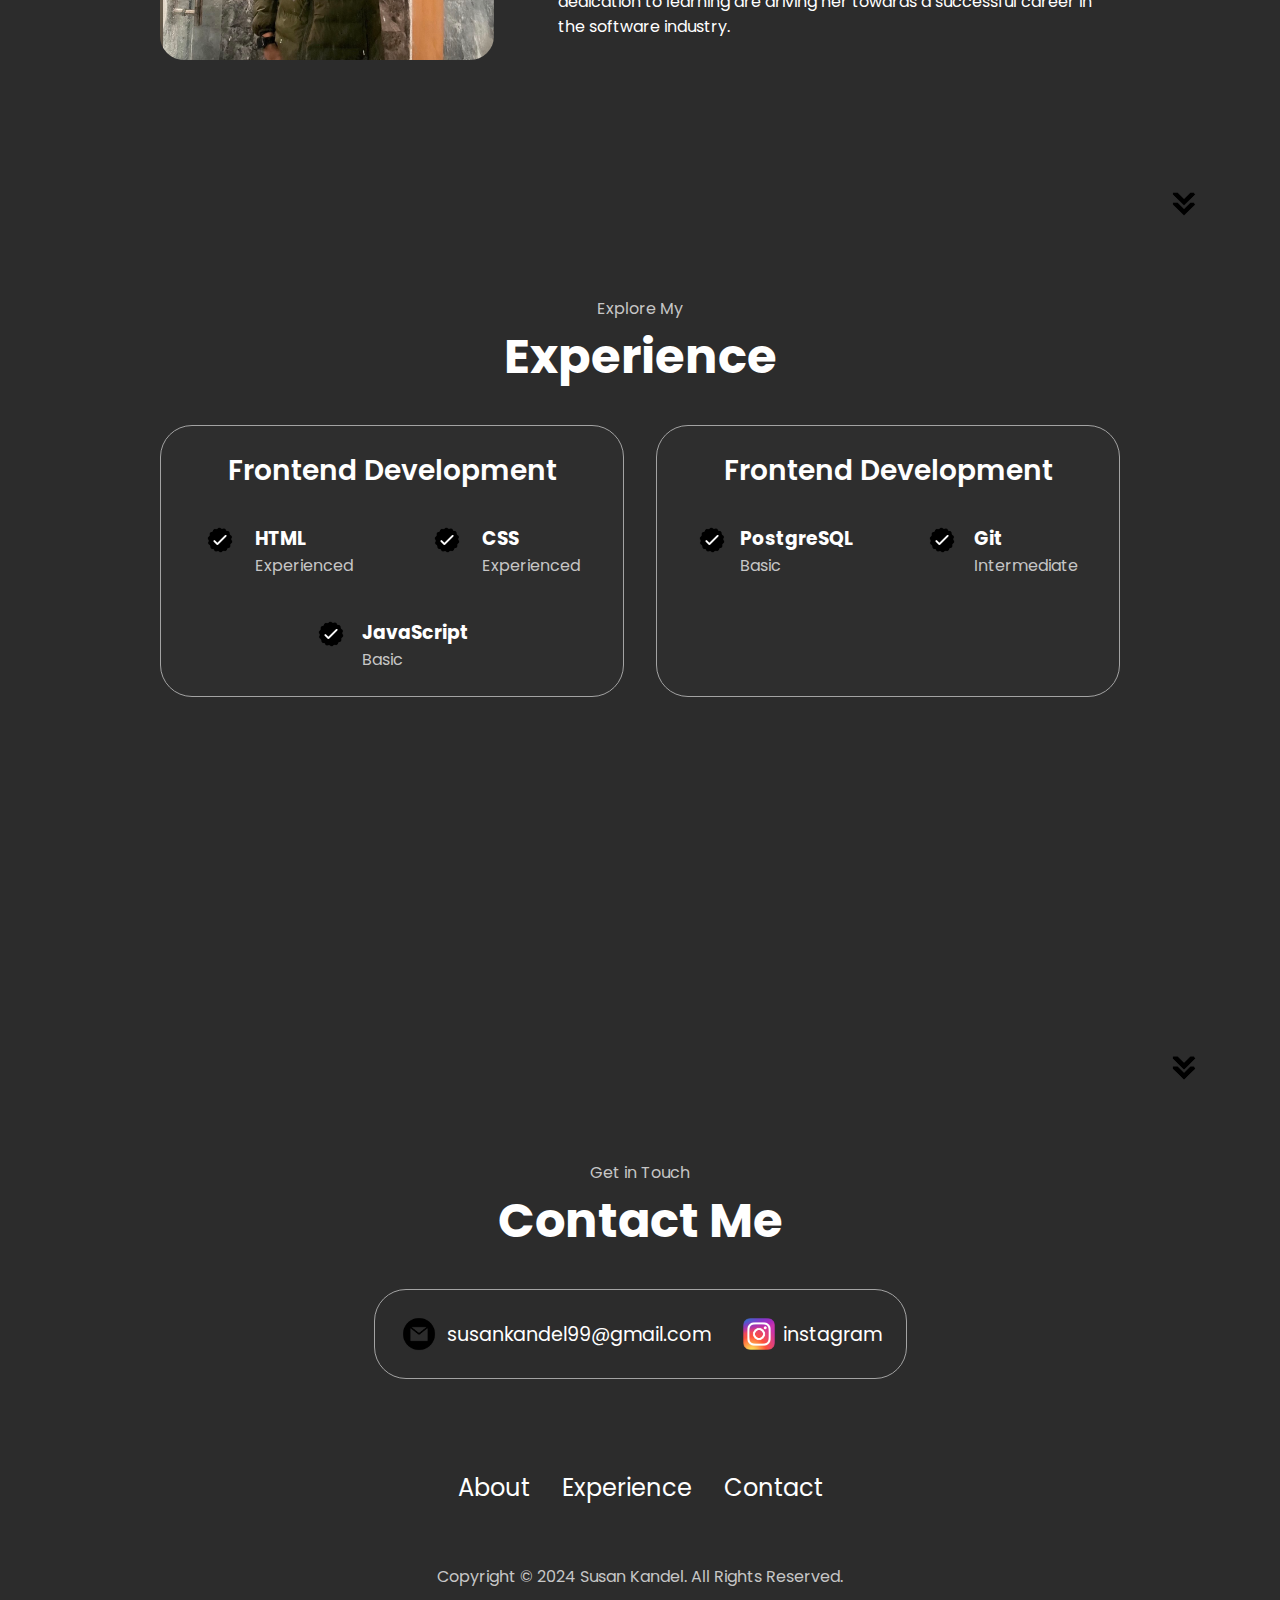
==== commit eede23b0: "chats bubble update" ====
--- a/index.html
+++ b/index.html
@@ -10,6 +10,7 @@
     <title>Susan Kandel</title>
     <link rel="stylesheet" href="style.css" />
     <link rel="stylesheet" href="chat.css" />
+    <link rel="stylesheet" href="chat_bubble.css">
     <link rel="stylesheet" href="mediaqueries.css" />
   </head>
   <body>
@@ -345,14 +346,16 @@
       />
     </section>
 
-
-    <div class="WA_Chat_Widget" data-position="bottom-right">
+   <div class="WA_Chat_Widget" data-position="bottom-right">
         <div class="WA_ChatBox">
             <div class="WA_ChatBox_Header">
-
+        
                 <div class="avatarBox">
+                  <div class="online-symbol1"></div>
                     <img src="./assets/susan.k.jpg" alt="Chat Avatar">
-                </div>
+                   
+                </div>
+                
                 <div class="infoBox">
                     <h4 class="name">Susan Kandel</h4>
                     <span class="answer_time">Typically replies within a day</span>
@@ -362,31 +365,53 @@
 <path d="M 4.9902344 3.9902344 A 1.0001 1.0001 0 0 0 4.2929688 5.7070312 L 10.585938 12 L 4.2929688 18.292969 A 1.0001 1.0001 0 1 0 5.7070312 19.707031 L 12 13.414062 L 18.292969 19.707031 A 1.0001 1.0001 0 1 0 19.707031 18.292969 L 13.414062 12 L 19.707031 5.7070312 A 1.0001 1.0001 0 0 0 18.980469 3.9902344 A 1.0001 1.0001 0 0 0 18.292969 4.2929688 L 12 10.585938 L 5.7070312 4.2929688 A 1.0001 1.0001 0 0 0 4.9902344 3.9902344 z"></path>
 </svg></button>
             </div>
+            <h6 id="current-time" class="time">12:00:00</h6>
             <div class="WA_ChatBox_Body">
+                
                 <div class="message">
-                  <img class="profile-image" src="/susan-website/assets/susan.k.jpg" alt="Profile Image">
-                    <div class="message_content">
+                    <img class="profile-image" src="/assets/susan.k.jpg" alt="Profile Image">
+                    
+                    <div class="typing-animation" id="typingAnimation">
+                        <div class="dot" style="--delay: 200ms"></div>
+                        <div class="dot" style="--delay: 300ms"></div>
+                        <div class="dot" style="--delay: 400ms"></div>
+                    </div>  
+                
+                    <div class="message_content" id="messageContent" style="display: none;">
                         <p>Hey There,<br> How can I help you?</p>
                     </div>
                 </div>
             </div>
             <h6 class="start">Start Chat</h6>
             <div class="WA_ChatBox_Footer">
-                <a class="btn btn-whatsapp" href="http://wa.me/9845965626" target="_blank">WhatsApp</a>
-                <a class="btn btn-instagram" href="http://instagram.com/m/kandel_susan" target="_blank">Instagram</a>  
+                <a class="btn btn-whatsapp" href="http://wa.me/9816233660" target="_blank">
+                   
+                    <!-- <svg xmlns="http://www.w3.org/2000/svg" x="0px" y="0px" width="50" height="50" viewBox="0 0 50 50">
+                    <path d="M 25 2 C 12.309534 2 2 12.309534 2 25 C 2 29.079097 3.1186875 32.88588 4.984375 36.208984 L 2.0371094 46.730469 A 1.0001 1.0001 0 0 0 3.2402344 47.970703 L 14.210938 45.251953 C 17.434629 46.972929 21.092591 48 25 48 C 37.690466 48 48 37.690466 48 25 C 48 12.309534 37.690466 2 25 2 z M 25 4 C 36.609534 4 46 13.390466 46 25 C 46 36.609534 36.609534 46 25 46 C 21.278025 46 17.792121 45.029635 14.761719 43.333984 A 1.0001 1.0001 0 0 0 14.033203 43.236328 L 4.4257812 45.617188 L 7.0019531 36.425781 A 1.0001 1.0001 0 0 0 6.9023438 35.646484 C 5.0606869 32.523592 4 28.890107 4 25 C 4 13.390466 13.390466 4 25 4 z M 16.642578 13 C 16.001539 13 15.086045 13.23849 14.333984 14.048828 C 13.882268 14.535548 12 16.369511 12 19.59375 C 12 22.955271 14.331391 25.855848 14.613281 26.228516 L 14.615234 26.228516 L 14.615234 26.230469 C 14.588494 26.195329 14.973031 26.752191 15.486328 27.419922 C 15.999626 28.087653 16.717405 28.96464 17.619141 29.914062 C 19.422612 31.812909 21.958282 34.007419 25.105469 35.349609 C 26.554789 35.966779 27.698179 36.339417 28.564453 36.611328 C 30.169845 37.115426 31.632073 37.038799 32.730469 36.876953 C 33.55263 36.755876 34.456878 36.361114 35.351562 35.794922 C 36.246248 35.22873 37.12309 34.524722 37.509766 33.455078 C 37.786772 32.688244 37.927591 31.979598 37.978516 31.396484 C 38.003976 31.104927 38.007211 30.847602 37.988281 30.609375 C 37.969311 30.371148 37.989581 30.188664 37.767578 29.824219 C 37.302009 29.059804 36.774753 29.039853 36.224609 28.767578 C 35.918939 28.616297 35.048661 28.191329 34.175781 27.775391 C 33.303883 27.35992 32.54892 26.991953 32.083984 26.826172 C 31.790239 26.720488 31.431556 26.568352 30.914062 26.626953 C 30.396569 26.685553 29.88546 27.058933 29.587891 27.5 C 29.305837 27.918069 28.170387 29.258349 27.824219 29.652344 C 27.819619 29.649544 27.849659 29.663383 27.712891 29.595703 C 27.284761 29.383815 26.761157 29.203652 25.986328 28.794922 C 25.2115 28.386192 24.242255 27.782635 23.181641 26.847656 L 23.181641 26.845703 C 21.603029 25.455949 20.497272 23.711106 20.148438 23.125 C 20.171937 23.09704 20.145643 23.130901 20.195312 23.082031 L 20.197266 23.080078 C 20.553781 22.728924 20.869739 22.309521 21.136719 22.001953 C 21.515257 21.565866 21.68231 21.181437 21.863281 20.822266 C 22.223954 20.10644 22.02313 19.318742 21.814453 18.904297 L 21.814453 18.902344 C 21.828863 18.931014 21.701572 18.650157 21.564453 18.326172 C 21.426943 18.001263 21.251663 17.580039 21.064453 17.130859 C 20.690033 16.232501 20.272027 15.224912 20.023438 14.634766 L 20.023438 14.632812 C 19.730591 13.937684 19.334395 13.436908 18.816406 13.195312 C 18.298417 12.953717 17.840778 13.022402 17.822266 13.021484 L 17.820312 13.021484 C 17.450668 13.004432 17.045038 13 16.642578 13 z M 16.642578 15 C 17.028118 15 17.408214 15.004701 17.726562 15.019531 C 18.054056 15.035851 18.033687 15.037192 17.970703 15.007812 C 17.906713 14.977972 17.993533 14.968282 18.179688 15.410156 C 18.423098 15.98801 18.84317 16.999249 19.21875 17.900391 C 19.40654 18.350961 19.582292 18.773816 19.722656 19.105469 C 19.863021 19.437122 19.939077 19.622295 20.027344 19.798828 L 20.027344 19.800781 L 20.029297 19.802734 C 20.115837 19.973483 20.108185 19.864164 20.078125 19.923828 C 19.867096 20.342656 19.838461 20.445493 19.625 20.691406 C 19.29998 21.065838 18.968453 21.483404 18.792969 21.65625 C 18.639439 21.80707 18.36242 22.042032 18.189453 22.501953 C 18.016221 22.962578 18.097073 23.59457 18.375 24.066406 C 18.745032 24.6946 19.964406 26.679307 21.859375 28.347656 C 23.05276 29.399678 24.164563 30.095933 25.052734 30.564453 C 25.940906 31.032973 26.664301 31.306607 26.826172 31.386719 C 27.210549 31.576953 27.630655 31.72467 28.119141 31.666016 C 28.607627 31.607366 29.02878 31.310979 29.296875 31.007812 L 29.298828 31.005859 C 29.655629 30.601347 30.715848 29.390728 31.224609 28.644531 C 31.246169 28.652131 31.239109 28.646231 31.408203 28.707031 L 31.408203 28.708984 L 31.410156 28.708984 C 31.487356 28.736474 32.454286 29.169267 33.316406 29.580078 C 34.178526 29.990889 35.053561 30.417875 35.337891 30.558594 C 35.748225 30.761674 35.942113 30.893881 35.992188 30.894531 C 35.995572 30.982516 35.998992 31.07786 35.986328 31.222656 C 35.951258 31.624292 35.8439 32.180225 35.628906 32.775391 C 35.523582 33.066746 34.975018 33.667661 34.283203 34.105469 C 33.591388 34.543277 32.749338 34.852514 32.4375 34.898438 C 31.499896 35.036591 30.386672 35.087027 29.164062 34.703125 C 28.316336 34.437036 27.259305 34.092596 25.890625 33.509766 C 23.114812 32.325956 20.755591 30.311513 19.070312 28.537109 C 18.227674 27.649908 17.552562 26.824019 17.072266 26.199219 C 16.592866 25.575584 16.383528 25.251054 16.208984 25.021484 L 16.207031 25.019531 C 15.897202 24.609805 14 21.970851 14 19.59375 C 14 17.077989 15.168497 16.091436 15.800781 15.410156 C 16.132721 15.052495 16.495617 15 16.642578 15 z"></path>
+                    </svg> -->
+                    WhatsApp</a>
+                <a class="btn btn-instagram" href="http://instagram.com/m/kandel_susan" target="_blank">
+                    <!-- <svg xmlns="http://www.w3.org/2000/svg" x="0px" y="0px" width="50" height="50" viewBox="0 0 50 50">
+                    <path d="M 16 3 C 8.8324839 3 3 8.8324839 3 16 L 3 34 C 3 41.167516 8.8324839 47 16 47 L 34 47 C 41.167516 47 47 41.167516 47 34 L 47 16 C 47 8.8324839 41.167516 3 34 3 L 16 3 z M 16 5 L 34 5 C 40.086484 5 45 9.9135161 45 16 L 45 34 C 45 40.086484 40.086484 45 34 45 L 16 45 C 9.9135161 45 5 40.086484 5 34 L 5 16 C 5 9.9135161 9.9135161 5 16 5 z M 37 11 A 2 2 0 0 0 35 13 A 2 2 0 0 0 37 15 A 2 2 0 0 0 39 13 A 2 2 0 0 0 37 11 z M 25 14 C 18.936712 14 14 18.936712 14 25 C 14 31.063288 18.936712 36 25 36 C 31.063288 36 36 31.063288 36 25 C 36 18.936712 31.063288 14 25 14 z M 25 16 C 29.982407 16 34 20.017593 34 25 C 34 29.982407 29.982407 34 25 34 C 20.017593 34 16 29.982407 16 25 C 16 20.017593 20.017593 16 25 16 z"></path>
+                    </svg> -->
+                    Instagram</a>  
             </div>
             
         </div>
-        <div class="WA_FloatingButton" onclick="toggleChatbox()">
+        <div class="Float">
+           
+        <div id="chatbox-icon" class="WA_FloatingButton" onclick="toggleChatbox()">
+            <div class="online-symbol"></div>
             <svg xmlns="http://www.w3.org/2000/svg" fill="#4FCE5D" viewBox="0 0 90 90">
                 <path
                     d="M90 43.841c0 24.213-19.779 43.841-44.182 43.841a44.256 44.256 0 01-21.357-5.455L0 90l7.975-23.522a43.38 43.38 0 01-6.34-22.637C1.635 19.628 21.416 0 45.818 0 70.223 0 90 19.628 90 43.841zM45.818 6.982c-20.484 0-37.146 16.535-37.146 36.859 0 8.065 2.629 15.534 7.076 21.61L11.107 79.14l14.275-4.537A37.122 37.122 0 0045.819 80.7c20.481 0 37.146-16.533 37.146-36.857S66.301 6.982 45.818 6.982zm22.311 46.956c-.273-.447-.994-.717-2.076-1.254-1.084-.537-6.41-3.138-7.4-3.495-.993-.358-1.717-.538-2.438.537-.721 1.076-2.797 3.495-3.43 4.212-.632.719-1.263.809-2.347.271-1.082-.537-4.571-1.673-8.708-5.333-3.219-2.848-5.393-6.364-6.025-7.441-.631-1.075-.066-1.656.475-2.191.488-.482 1.084-1.255 1.625-1.882.543-.628.723-1.075 1.082-1.793.363-.717.182-1.344-.09-1.883-.27-.537-2.438-5.825-3.34-7.977-.902-2.15-1.803-1.792-2.436-1.792-.631 0-1.354-.09-2.076-.09s-1.896.269-2.889 1.344c-.992 1.076-3.789 3.676-3.789 8.963 0 5.288 3.879 10.397 4.422 11.113.541.716 7.49 11.92 18.5 16.223C58.2 65.771 58.2 64.336 60.186 64.156c1.984-.179 6.406-2.599 7.312-5.107.9-2.512.9-4.663.631-5.111z">
                 </path>
             </svg>
         </div>
-    </div>
+         </div>
 
 
+    </div>
     <section id="contact">
       <p class="section__text__p1">Get in Touch</p>
       <h1 class="title">Contact Me</h1>
--- a/chat.css
+++ b/chat.css
@@ -4,7 +4,29 @@
     padding: 0;
     box-sizing: border-box;
     font-family: "Poppins", sans-serif;
-}
+    width: auto;
+    height: auto;
+    overflow: visible;
+}
+body{
+    background: #2c2c2c;
+}
+/* Floating Buttons*/
+.float{
+    height: auto;
+    width: auto;
+}
+.online-symbol {
+    position: absolute;
+    width: 12px;
+    height: 12px;
+    background-color: #4CAF50; /* Green color for online status */ 
+    border-radius: 50%;
+    top: 4px; /* Position it at the bottom right */
+    right: 4px;
+    z-index: 1001; /* Ensure it appears above other elements */
+}
+
 .WA_Chat_Widget .WA_FloatingButton{
     position: fixed;
     width: 64px;
@@ -13,16 +35,31 @@
     justify-content: center;
     align-items: center;
     box-shadow: 0 4px 10px 0px rgba(0, 0, 0, 0.185);
+    animation: wave-animation 2s infinite;
     border-radius: 50%;
     background: #ffffff;
-    cursor: pointer;
     z-index: 1000;
-}
+
+}
+
+
+@keyframes wave-animation {
+    0% {
+      box-shadow: 0 0 0 0 rgba(76, 175, 80, 0.7);
+    }
+    70% {
+      box-shadow: 0 0 0 20px rgba(76, 175, 80, 0);
+    }
+    100% {
+      box-shadow: 0 0 0 0 rgba(76, 175, 80, 0);
+    }
+  }
 .WA_Chat_Widget .WA_FloatingButton svg{
     width: 2rem;
     height: 2rem;
     fill:  rgb(59, 59, 59); 
 }
+
 .WA_Chat_Widget[data-position^="top-"] .WA_FloatingButton{
     top: 20px;
 }
@@ -64,14 +101,14 @@
     height: auto;
     overflow: hidden;
     border-radius: 1rem;
-    background-color: #fff;
+    background-color:#1e1e1e;
     box-shadow: 0 5px 25px 0px rgba(0, 0, 0, 0.1);
     display: none;
 }
 
 .WA_Chat_Widget .WA_ChatBox .WA_ChatBox_Header{
     width: auto;
-    background: #1e1e1e;
+    background: none;
     padding: 1rem;
     display: flex;
     justify-content: flex-start;
@@ -81,19 +118,48 @@
 }
 .WA_ChatBox .WA_ChatBox_Headerline{
     width: 100%;
+    opacity: 5%;
     background: #ffffff;
     height: 0.1rem;
 }
-.WA_Chat_Widget .WA_ChatBox .WA_ChatBox_Header .avatarBox{
+.WA_Chat_Widget .WA_ChatBox .WA_ChatBox_Header .avatarBox {
     width: 65px;
     height: 65px;
-    border-radius: 50%;
-    overflow: hidden;
-}
-.WA_Chat_Widget .WA_ChatBox .WA_ChatBox_Header .avatarBox img{
+    
+    overflow: visible;
+    position: relative; /* Position the online symbol relative to this container */
+}
+
+.WA_Chat_Widget .WA_ChatBox .WA_ChatBox_Header .avatarBox img {
     width: 100%;
     height: 100%;
     object-fit: cover;
+    overflow: hidden;
+    border-radius: 50%;
+}
+
+.online-symbol1 {
+    width: 14px; /* Size of the online symbol */
+    position: absolute;
+    height: 14px;
+    background-color: #4CAF50; /* Green color for online status */
+    border-radius: 50%;
+    bottom: 1px; /* Position it at the bottom edge */
+    right: 1px; /* Position it at the right edge */
+    border: 2px solid transparent; /* Transparent border */
+    box-shadow: 0 0 0 2px #1e1e1e;/* White ring around the symbol */
+    z-index: 10; /* Ensure it appears above the avatar */
+}
+
+.WA_Chat_Widget .WA_ChatBox .WA_ChatBox_Header .avatarBox .online-symbol1::before {
+    content: '';
+    position: absolute;
+    width: 100%;
+    height: 100%;
+    border-radius: 50%;
+    background-color: transparent;
+    box-shadow: 0 0 0 2px #1e1e1e; /* White ring around the clipped area */
+    z-index: -1; /* Ensure it stays behind the symbol */
 }
 
 .WA_Chat_Widget .WA_ChatBox .WA_ChatBox_Header .infoBox .name{
@@ -124,6 +190,8 @@
   fill:rgb(255, 255, 255); 
 }
 
+/* Chat Body */
+
 .WA_Chat_Widget .WA_ChatBox .WA_ChatBox_Body{
     padding: 20px;
     background:#1e1e1e;
@@ -136,25 +204,31 @@
     left: 0px;
     width: 100%;
     height: 100%;
-    background: url(./bg-pattern.png);
-    opacity: 0.1;
+    /* background: url(./assets/dood.svg); */
+    opacity: 0.5;
     z-index: 0;
 }
+
+/* Message*/
+
+
+
 .WA_Chat_Widget .WA_ChatBox .WA_ChatBox_Body .message {
     display: flex;
     align-items: flex-start;
     max-width: 280px;
     background: none;
-
     padding-top: 10px;
     border-radius: 8px;
     z-index: 1;
+    height: 5rem;
     position: relative;
 }
 
 .WA_Chat_Widget .WA_ChatBox .WA_ChatBox_Body .message .profile-image {
     width: 2rem; /* Set the image size */
     height: 2rem;
+    overflow: hidden;
     border-radius: 50%;
     margin-right: 10px; /* Space between image and message */
     object-fit: cover; /* Ensure the image doesn't stretch */
@@ -166,12 +240,7 @@
     background: #e9e8e809;
     display: flex;
     flex-direction: column;
-}
-
-.WA_Chat_Widget .WA_ChatBox .WA_ChatBox_Body .message .message_content .username {
-    font-weight: 500;
-    color: darkgray;
-    margin-bottom: 5px;
+    position: relative;
 }
 
 .WA_Chat_Widget .WA_ChatBox .WA_ChatBox_Body .message .message_content p {
@@ -181,14 +250,16 @@
 
 .WA_Chat_Widget .WA_ChatBox .WA_ChatBox_Footer{
     padding: 20px;
-    background-color: #1e1e1e;
+    background-color: none;
     width: 100%;
     display: flex;
     justify-content: center;
+    align-items: center;
     gap: 0.8rem;
 }
 .WA_Chat_Widget .WA_ChatBox .WA_ChatBox_Footer .btn{
-    width: 100%;
+    display: flex;
+    width: auto;
     outline: none;
     border: none;
     padding: 10px;
@@ -201,23 +272,104 @@
 }
 
 .WA_Chat_Widget .WA_ChatBox .WA_ChatBox_Footer .btn.btn-whatsapp{
-    background: #3b3b3b;
+    background: #2b2b2b;
     color: #fff;
     display: block;
     text-align: center;
 }
+.WA_Chat_Widget .WA_ChatBox .WA_ChatBox_Footer .btn.btn-whatsapp svg{
+    fill: #fff;
+    height: 1.2rem;
+    margin-right: 0.2rem;
+    padding-top: 0.3rem;
+   }
 
 .WA_Chat_Widget .WA_ChatBox .WA_ChatBox_Footer .btn.btn-instagram{
- background: #3b3b3b;
+ background: #2b2b2b;
     color: #fff;
     display: block;
     text-align: center;
 }
+.WA_Chat_Widget .WA_ChatBox .WA_ChatBox_Footer .btn.btn-instagram svg{
+    fill: #fff;
+    height: 1rem;
+    margin-right: 0.2rem;
+    padding-top: 0.3rem;
+   }
+.WA_Chat_Widget .WA_ChatBox .WA_ChatBox_Footer .btn.btn-whatsapp:hover{
+    background: #3b3b3b;
+}
+.WA_Chat_Widget .WA_ChatBox .WA_ChatBox_Footer .btn.btn-instagram:hover{
+
+    background: #3b3b3b;
+}
 .start{
     display: flex;
     justify-content: center;
     align-items: center;
     font-size: 1rem;
     color: #ffffff;
-    background:#1e1e1e;
-}+    background:none;
+}
+.time{
+    display: flex;
+    justify-content: center;
+    align-items: center;
+    font-size: 0.9rem;
+    font-weight: 200;
+    color: #ffffff;
+    opacity: 0.3;
+    background:none;
+}
+/* Chat bubble dot */
+
+.typing-animation {
+    display: inline-flex;
+    background: #e9e8e809;
+    padding: 0.85rem 0.8rem;
+    border-radius: 2.5rem;
+    position: relative;
+    
+}
+.typing-animation .dot {
+    height: 0.6rem;
+    width: 0.6rem;
+    margin: 0 0.1rem;
+    opacity: 0.7;
+    border-radius: 50%;
+    background-color: #6c757d;
+    animation: animateDots 1.8s var(--delay) infinite;
+}
+
+@keyframes animateDots {
+    0%, 44%{
+        transform: translateY(0rem);
+    }
+    28%{
+        opacity: 0.4;
+        transform: translateY(-0.6rem);
+    }
+    44%
+    {
+        opacity: 0.2;
+        
+    }
+}
+
+/* Base Styles (Default) */
+.WA_Chat_Widget .WA_ChatBox {
+    width: auto;
+    height: auto;
+    overflow: hidden;
+}
+
+/* Center alignment for small screens */
+@media (max-width: 767px) {
+    .WA_Chat_Widget .WA_ChatBox {
+        width: 90%;
+        max-width: 360px;
+        left: 50%;
+        transform: translateX(-50%);
+        bottom: 20px;
+    }
+}
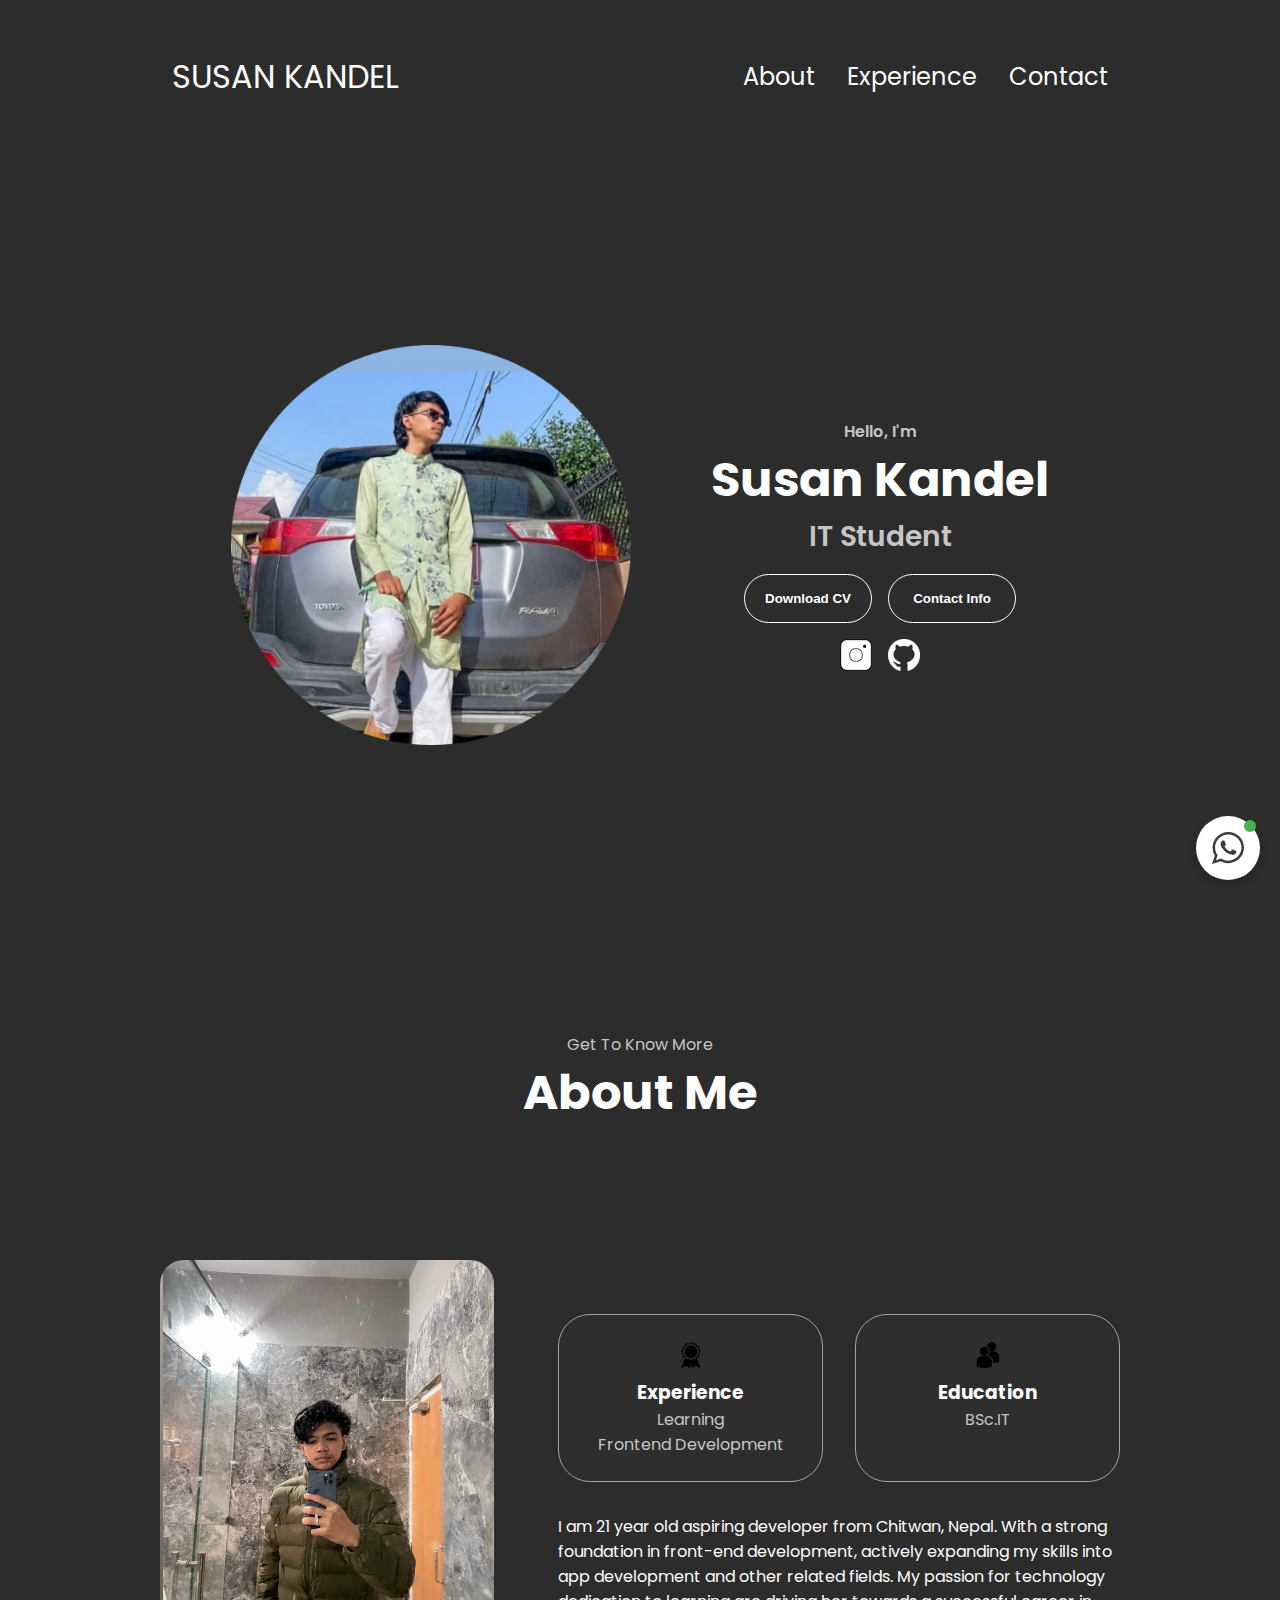
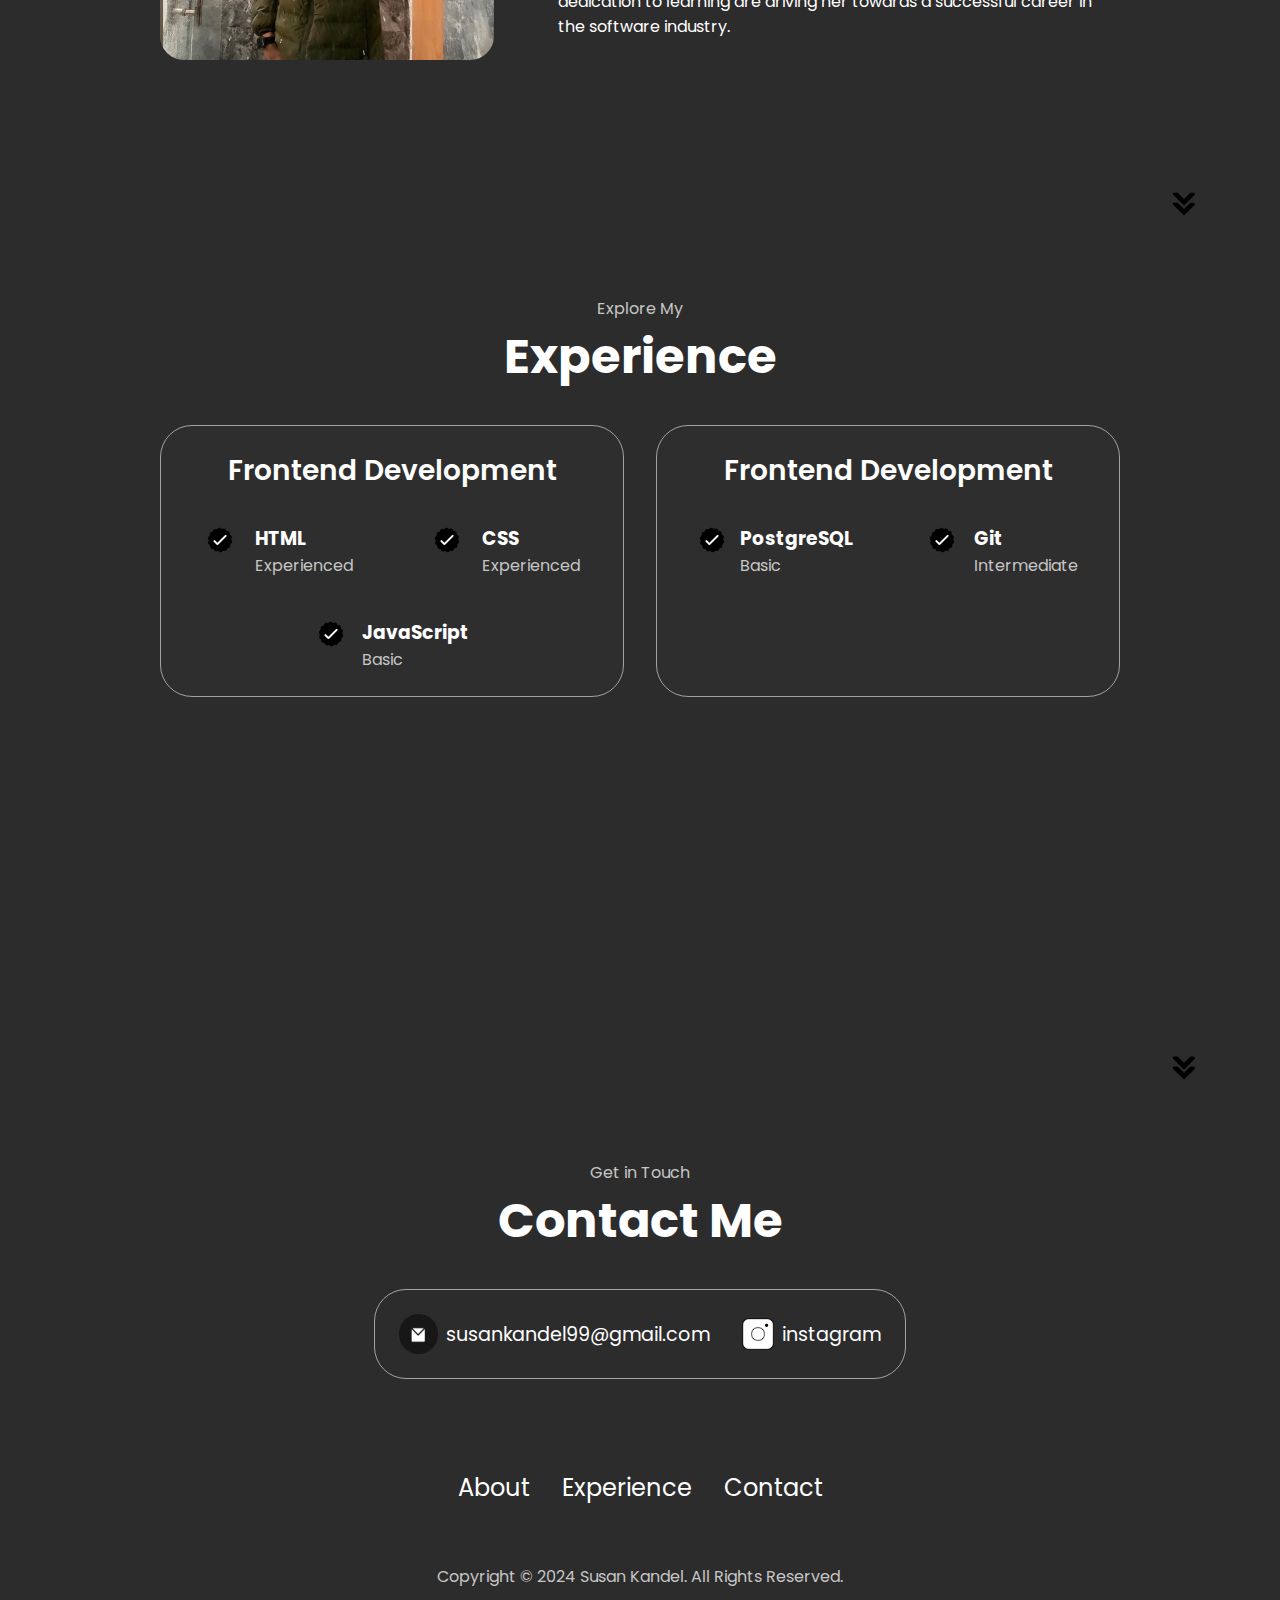
==== commit 483b962b: "new instagram icon update" ====
--- a/index.html
+++ b/index.html
@@ -5,7 +5,7 @@
     <meta http-equiv="X-UA-Compatible" content="IE=edge" />
     <meta name="viewport" content="width=device-width, initial-scale=1.0" />
     <meta name="description" content="I am 21 year old aspiring developer from Chitwan, Nepal. With a strong foundation in front-end development, actively expanding my skills into app development and other related fields. My passion for technology dedication to learning are driving her towards a successful career in the software industry.">
-    <meta name="keywords" content="susan, susankandel, webdeveloper, web, development, html, css, java, sql, website , kandel susan, susan kandel, nepal, chitwan, bharatpur">
+    <meta name="keywords" content="susan, susankandel, webdeveloper, illustrater,web, development, html, css, java, sql, website , kandel susan, susan kandel, nepal, chitwan, bharatpur">
     <meta name="author" content="suan kandel">
     <title>Susan Kandel</title>
     <link rel="stylesheet" href="style.css" />
@@ -20,7 +20,6 @@
         <ul class="nav-links">
           <li><a href="#about">About</a></li>
           <li><a href="#experience">Experience</a></li>
-          <!-- <li><a href="#projects">Projects</a></li> -->
           <li><a href="#contact">Contact</a></li>
         </ul>
       </div>
@@ -36,7 +35,6 @@
         <div class="menu-links">
           <li><a href="#about" onclick="toggleMenu()">About</a></li>
           <li><a href="#experience" onclick="toggleMenu()">Experience</a></li>
-          <!-- <li><a href="#projects" onclick="toggleMenu()">Projects</a></li> -->
           <li><a href="#contact" onclick="toggleMenu()">Contact</a></li>
         </div>
       </div>
@@ -62,13 +60,13 @@
         </div>
         <div id="socials-container">
           <img
-            src="./assets/insta.png"
+            src="./assets/instagram v5.png"
             alt="My instagram profile"
             class="icon"
             onclick="location.href='https://www.instagram.com/kandel_susan/'"
           />
           <img
-            src="./assets/github.png"
+            src="./assets/github white.png"
             alt="My Github profile"
             class="icon"
             onclick="location.href='https://github.com/SusanKandel99'"
@@ -105,7 +103,6 @@
                 class="icon"
               />
               <h3>Education</h3>
-<!--               <p>Hotel Management<br />BSc.IT</p> -->
                <p>BSc.IT</p>
             </div>
           </div>
@@ -161,43 +158,12 @@
                   alt="Experience icon"
                   class="icon"
                 />
-                <!-- <div>
-                  <h3>SASS</h3>
-                  <p>Intermediate</p>
-                </div>
-              </article> -->
-              <!-- <article>
-                <img
-                  src="./assets/checkmark.png"
-                  alt="Experience icon"
-                  class="icon"
-                /> -->
+               
                 <div>
                   <h3>JavaScript</h3>
                   <p>Basic</p>
                 </div>
               </article>
-              <!-- <article>
-                <img
-                  src="./assets/checkmark.png"
-                  alt="Experience icon"
-                  class="icon"
-                /> -->
-                <!-- <div>
-                  <h3>TypeScript</h3>
-                  <p>Basic</p>
-                </div>
-              </article> -->
-              <!-- <article>
-                <img
-                  src="./assets/checkmark.png"
-                  alt="Experience icon"
-                  class="icon"
-                /> -->
-                <!-- <div>
-                  <h3>Material UI</h3>
-                  <p>Intermediate</p>
-                </div> -->
               </article>
             </div>
           </div>
@@ -221,28 +187,7 @@
                   alt="Experience icon"
                   class="icon"
                 />
-                <!-- <div>
-                  <h3>Node JS</h3>
-                  <p>Intermediate</p>
-                </div>
-              </article>
-              <article>
-                <img
-                  src="./assets/checkmark.png"
-                  alt="Experience icon"
-                  class="icon"
-                />
-                <div>
-                  <h3>Express JS</h3>
-                  <p>Intermediate</p>
-                </div>
-              </article>
-              <article>
-                <img
-                  src="./assets/checkmark.png"
-                  alt="Experience icon"
-                  class="icon"
-                /> -->
+              
                 <div>
                   <h3>Git</h3>
                   <p>Intermediate</p>
@@ -258,85 +203,7 @@
         class="icon arrow"
         onclick="location.href='./#projects'"
       />
-    <!-- </section>
-    <section id="projects">
-      <p class="section__text__p1">Browse My Recent</p>
-      <h1 class="title">Projects</h1>
-      <div class="experience-details-container">
-        <div class="about-containers">
-          <div class="details-container color-container">
-            <div class="article-container">
-              <img
-                src="./assets/project-1.png"
-                alt="Project 1"
-                class="project-img"
-              />
-            </div>
-            <h2 class="experience-sub-title project-title">Project One</h2>
-            <div class="btn-container">
-              <button
-                class="btn btn-color-2 project-btn"
-                onclick="location.href='https://github.com/'"
-              >
-                Github
-              </button>
-              <button
-                class="btn btn-color-2 project-btn"
-                onclick="location.href='https://github.com/'"
-              >
-                Live Demo
-              </button>
-            </div>
-          </div>
-          <div class="details-container color-container">
-            <div class="article-container">
-              <img
-                src="./assets/project-2.png"
-                alt="Project 2"
-                class="project-img"
-              />
-            </div>
-            <h2 class="experience-sub-title project-title">Project Two</h2>
-            <div class="btn-container">
-              <button
-                class="btn btn-color-2 project-btn"
-                onclick="location.href='https://github.com/'"
-              >
-                Github
-              </button>
-              <button
-                class="btn btn-color-2 project-btn"
-                onclick="location.href='https://github.com/'"
-              >
-                Live Demo
-              </button>
-            </div>
-          </div>
-          <div class="details-container color-container">
-            <div class="article-container">
-              <img
-                src="./assets/project-3.png"
-                alt="Project 3"
-                class="project-img"
-              />
-            </div>
-            <h2 class="experience-sub-title project-title">Project Three</h2>
-            <div class="btn-container">
-              <button
-                class="btn btn-color-2 project-btn"
-                onclick="location.href='https://github.com/'"
-              >
-                Github
-              </button>
-              <button
-                class="btn btn-color-2 project-btn"
-                onclick="location.href='https://github.com/'"
-              >
-                Live Demo
-              </button>
-            </div>
-          </div>
-        </div> -->
+  
       </div>
       <img
         src="./assets/arrow.png"
@@ -385,15 +252,8 @@
             <h6 class="start">Start Chat</h6>
             <div class="WA_ChatBox_Footer">
                 <a class="btn btn-whatsapp" href="http://wa.me/9816233660" target="_blank">
-                   
-                    <!-- <svg xmlns="http://www.w3.org/2000/svg" x="0px" y="0px" width="50" height="50" viewBox="0 0 50 50">
-                    <path d="M 25 2 C 12.309534 2 2 12.309534 2 25 C 2 29.079097 3.1186875 32.88588 4.984375 36.208984 L 2.0371094 46.730469 A 1.0001 1.0001 0 0 0 3.2402344 47.970703 L 14.210938 45.251953 C 17.434629 46.972929 21.092591 48 25 48 C 37.690466 48 48 37.690466 48 25 C 48 12.309534 37.690466 2 25 2 z M 25 4 C 36.609534 4 46 13.390466 46 25 C 46 36.609534 36.609534 46 25 46 C 21.278025 46 17.792121 45.029635 14.761719 43.333984 A 1.0001 1.0001 0 0 0 14.033203 43.236328 L 4.4257812 45.617188 L 7.0019531 36.425781 A 1.0001 1.0001 0 0 0 6.9023438 35.646484 C 5.0606869 32.523592 4 28.890107 4 25 C 4 13.390466 13.390466 4 25 4 z M 16.642578 13 C 16.001539 13 15.086045 13.23849 14.333984 14.048828 C 13.882268 14.535548 12 16.369511 12 19.59375 C 12 22.955271 14.331391 25.855848 14.613281 26.228516 L 14.615234 26.228516 L 14.615234 26.230469 C 14.588494 26.195329 14.973031 26.752191 15.486328 27.419922 C 15.999626 28.087653 16.717405 28.96464 17.619141 29.914062 C 19.422612 31.812909 21.958282 34.007419 25.105469 35.349609 C 26.554789 35.966779 27.698179 36.339417 28.564453 36.611328 C 30.169845 37.115426 31.632073 37.038799 32.730469 36.876953 C 33.55263 36.755876 34.456878 36.361114 35.351562 35.794922 C 36.246248 35.22873 37.12309 34.524722 37.509766 33.455078 C 37.786772 32.688244 37.927591 31.979598 37.978516 31.396484 C 38.003976 31.104927 38.007211 30.847602 37.988281 30.609375 C 37.969311 30.371148 37.989581 30.188664 37.767578 29.824219 C 37.302009 29.059804 36.774753 29.039853 36.224609 28.767578 C 35.918939 28.616297 35.048661 28.191329 34.175781 27.775391 C 33.303883 27.35992 32.54892 26.991953 32.083984 26.826172 C 31.790239 26.720488 31.431556 26.568352 30.914062 26.626953 C 30.396569 26.685553 29.88546 27.058933 29.587891 27.5 C 29.305837 27.918069 28.170387 29.258349 27.824219 29.652344 C 27.819619 29.649544 27.849659 29.663383 27.712891 29.595703 C 27.284761 29.383815 26.761157 29.203652 25.986328 28.794922 C 25.2115 28.386192 24.242255 27.782635 23.181641 26.847656 L 23.181641 26.845703 C 21.603029 25.455949 20.497272 23.711106 20.148438 23.125 C 20.171937 23.09704 20.145643 23.130901 20.195312 23.082031 L 20.197266 23.080078 C 20.553781 22.728924 20.869739 22.309521 21.136719 22.001953 C 21.515257 21.565866 21.68231 21.181437 21.863281 20.822266 C 22.223954 20.10644 22.02313 19.318742 21.814453 18.904297 L 21.814453 18.902344 C 21.828863 18.931014 21.701572 18.650157 21.564453 18.326172 C 21.426943 18.001263 21.251663 17.580039 21.064453 17.130859 C 20.690033 16.232501 20.272027 15.224912 20.023438 14.634766 L 20.023438 14.632812 C 19.730591 13.937684 19.334395 13.436908 18.816406 13.195312 C 18.298417 12.953717 17.840778 13.022402 17.822266 13.021484 L 17.820312 13.021484 C 17.450668 13.004432 17.045038 13 16.642578 13 z M 16.642578 15 C 17.028118 15 17.408214 15.004701 17.726562 15.019531 C 18.054056 15.035851 18.033687 15.037192 17.970703 15.007812 C 17.906713 14.977972 17.993533 14.968282 18.179688 15.410156 C 18.423098 15.98801 18.84317 16.999249 19.21875 17.900391 C 19.40654 18.350961 19.582292 18.773816 19.722656 19.105469 C 19.863021 19.437122 19.939077 19.622295 20.027344 19.798828 L 20.027344 19.800781 L 20.029297 19.802734 C 20.115837 19.973483 20.108185 19.864164 20.078125 19.923828 C 19.867096 20.342656 19.838461 20.445493 19.625 20.691406 C 19.29998 21.065838 18.968453 21.483404 18.792969 21.65625 C 18.639439 21.80707 18.36242 22.042032 18.189453 22.501953 C 18.016221 22.962578 18.097073 23.59457 18.375 24.066406 C 18.745032 24.6946 19.964406 26.679307 21.859375 28.347656 C 23.05276 29.399678 24.164563 30.095933 25.052734 30.564453 C 25.940906 31.032973 26.664301 31.306607 26.826172 31.386719 C 27.210549 31.576953 27.630655 31.72467 28.119141 31.666016 C 28.607627 31.607366 29.02878 31.310979 29.296875 31.007812 L 29.298828 31.005859 C 29.655629 30.601347 30.715848 29.390728 31.224609 28.644531 C 31.246169 28.652131 31.239109 28.646231 31.408203 28.707031 L 31.408203 28.708984 L 31.410156 28.708984 C 31.487356 28.736474 32.454286 29.169267 33.316406 29.580078 C 34.178526 29.990889 35.053561 30.417875 35.337891 30.558594 C 35.748225 30.761674 35.942113 30.893881 35.992188 30.894531 C 35.995572 30.982516 35.998992 31.07786 35.986328 31.222656 C 35.951258 31.624292 35.8439 32.180225 35.628906 32.775391 C 35.523582 33.066746 34.975018 33.667661 34.283203 34.105469 C 33.591388 34.543277 32.749338 34.852514 32.4375 34.898438 C 31.499896 35.036591 30.386672 35.087027 29.164062 34.703125 C 28.316336 34.437036 27.259305 34.092596 25.890625 33.509766 C 23.114812 32.325956 20.755591 30.311513 19.070312 28.537109 C 18.227674 27.649908 17.552562 26.824019 17.072266 26.199219 C 16.592866 25.575584 16.383528 25.251054 16.208984 25.021484 L 16.207031 25.019531 C 15.897202 24.609805 14 21.970851 14 19.59375 C 14 17.077989 15.168497 16.091436 15.800781 15.410156 C 16.132721 15.052495 16.495617 15 16.642578 15 z"></path>
-                    </svg> -->
                     WhatsApp</a>
                 <a class="btn btn-instagram" href="http://instagram.com/m/kandel_susan" target="_blank">
-                    <!-- <svg xmlns="http://www.w3.org/2000/svg" x="0px" y="0px" width="50" height="50" viewBox="0 0 50 50">
-                    <path d="M 16 3 C 8.8324839 3 3 8.8324839 3 16 L 3 34 C 3 41.167516 8.8324839 47 16 47 L 34 47 C 41.167516 47 47 41.167516 47 34 L 47 16 C 47 8.8324839 41.167516 3 34 3 L 16 3 z M 16 5 L 34 5 C 40.086484 5 45 9.9135161 45 16 L 45 34 C 45 40.086484 40.086484 45 34 45 L 16 45 C 9.9135161 45 5 40.086484 5 34 L 5 16 C 5 9.9135161 9.9135161 5 16 5 z M 37 11 A 2 2 0 0 0 35 13 A 2 2 0 0 0 37 15 A 2 2 0 0 0 39 13 A 2 2 0 0 0 37 11 z M 25 14 C 18.936712 14 14 18.936712 14 25 C 14 31.063288 18.936712 36 25 36 C 31.063288 36 36 31.063288 36 25 C 36 18.936712 31.063288 14 25 14 z M 25 16 C 29.982407 16 34 20.017593 34 25 C 34 29.982407 29.982407 34 25 34 C 20.017593 34 16 29.982407 16 25 C 16 20.017593 20.017593 16 25 16 z"></path>
-                    </svg> -->
                     Instagram</a>  
             </div>
             
@@ -418,7 +278,7 @@
       <div class="contact-info-upper-container">
         <div class="contact-info-container">
           <img
-            src="./assets/email.png"
+            src="./assets/mail white 1.png"
             alt="Email icon"
             class="icon contact-icon email-icon"
           />
@@ -426,7 +286,7 @@
         </div>
         <div class="contact-info-container">
           <img
-            src="./assets/insta.png"
+            src="./assets/instagram v5.png"
             alt="instagram icon"
             class="icon contact-icon"
           />
@@ -440,7 +300,6 @@
           <ul class="nav-links">
             <li><a href="#about">About</a></li>
             <li><a href="#experience">Experience</a></li>
-<!--             <li><a href="#projects">Projects</a></li> -->
             <li><a href="#contact">Contact</a></li>
           </ul>
         </div>
--- a/chat.css
+++ b/chat.css
@@ -204,7 +204,6 @@
     left: 0px;
     width: 100%;
     height: 100%;
-    /* background: url(./assets/dood.svg); */
     opacity: 0.5;
     z-index: 0;
 }
@@ -372,4 +371,4 @@
         transform: translateX(-50%);
         bottom: 20px;
     }
-}
+}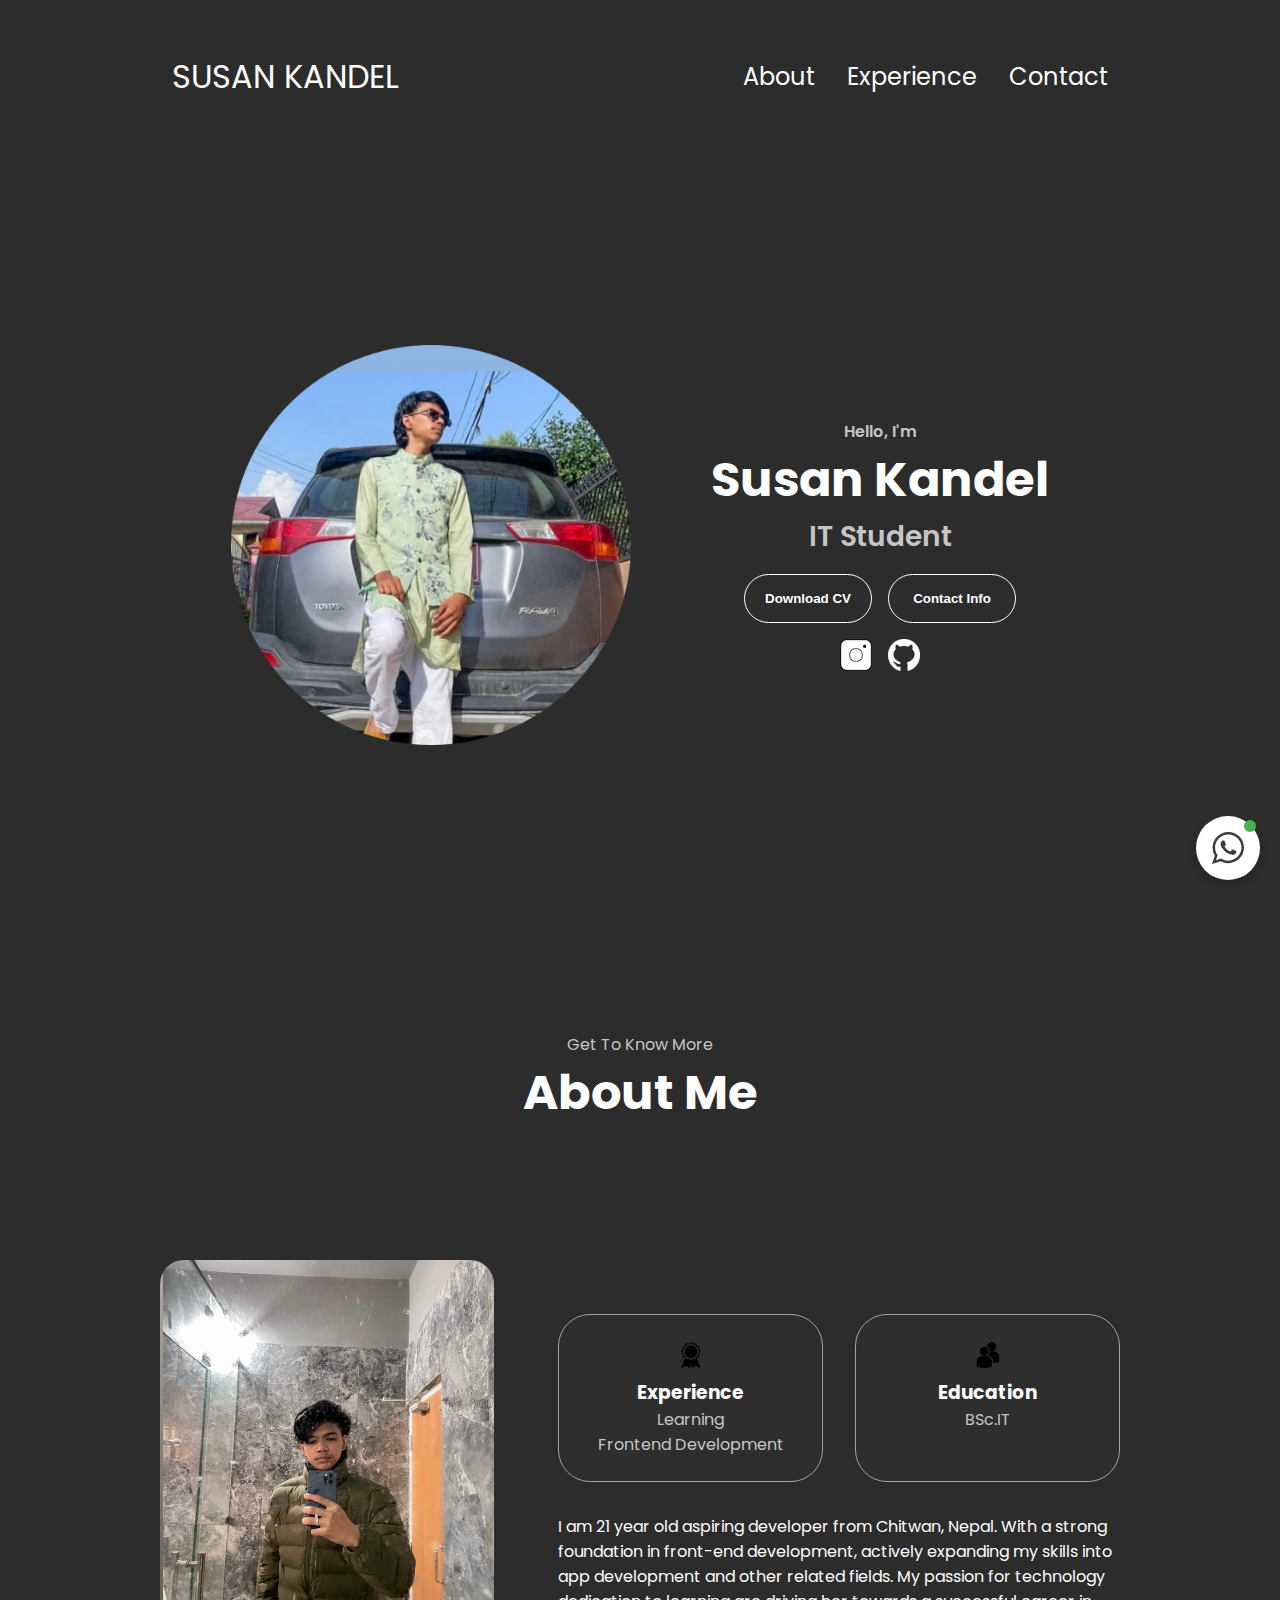
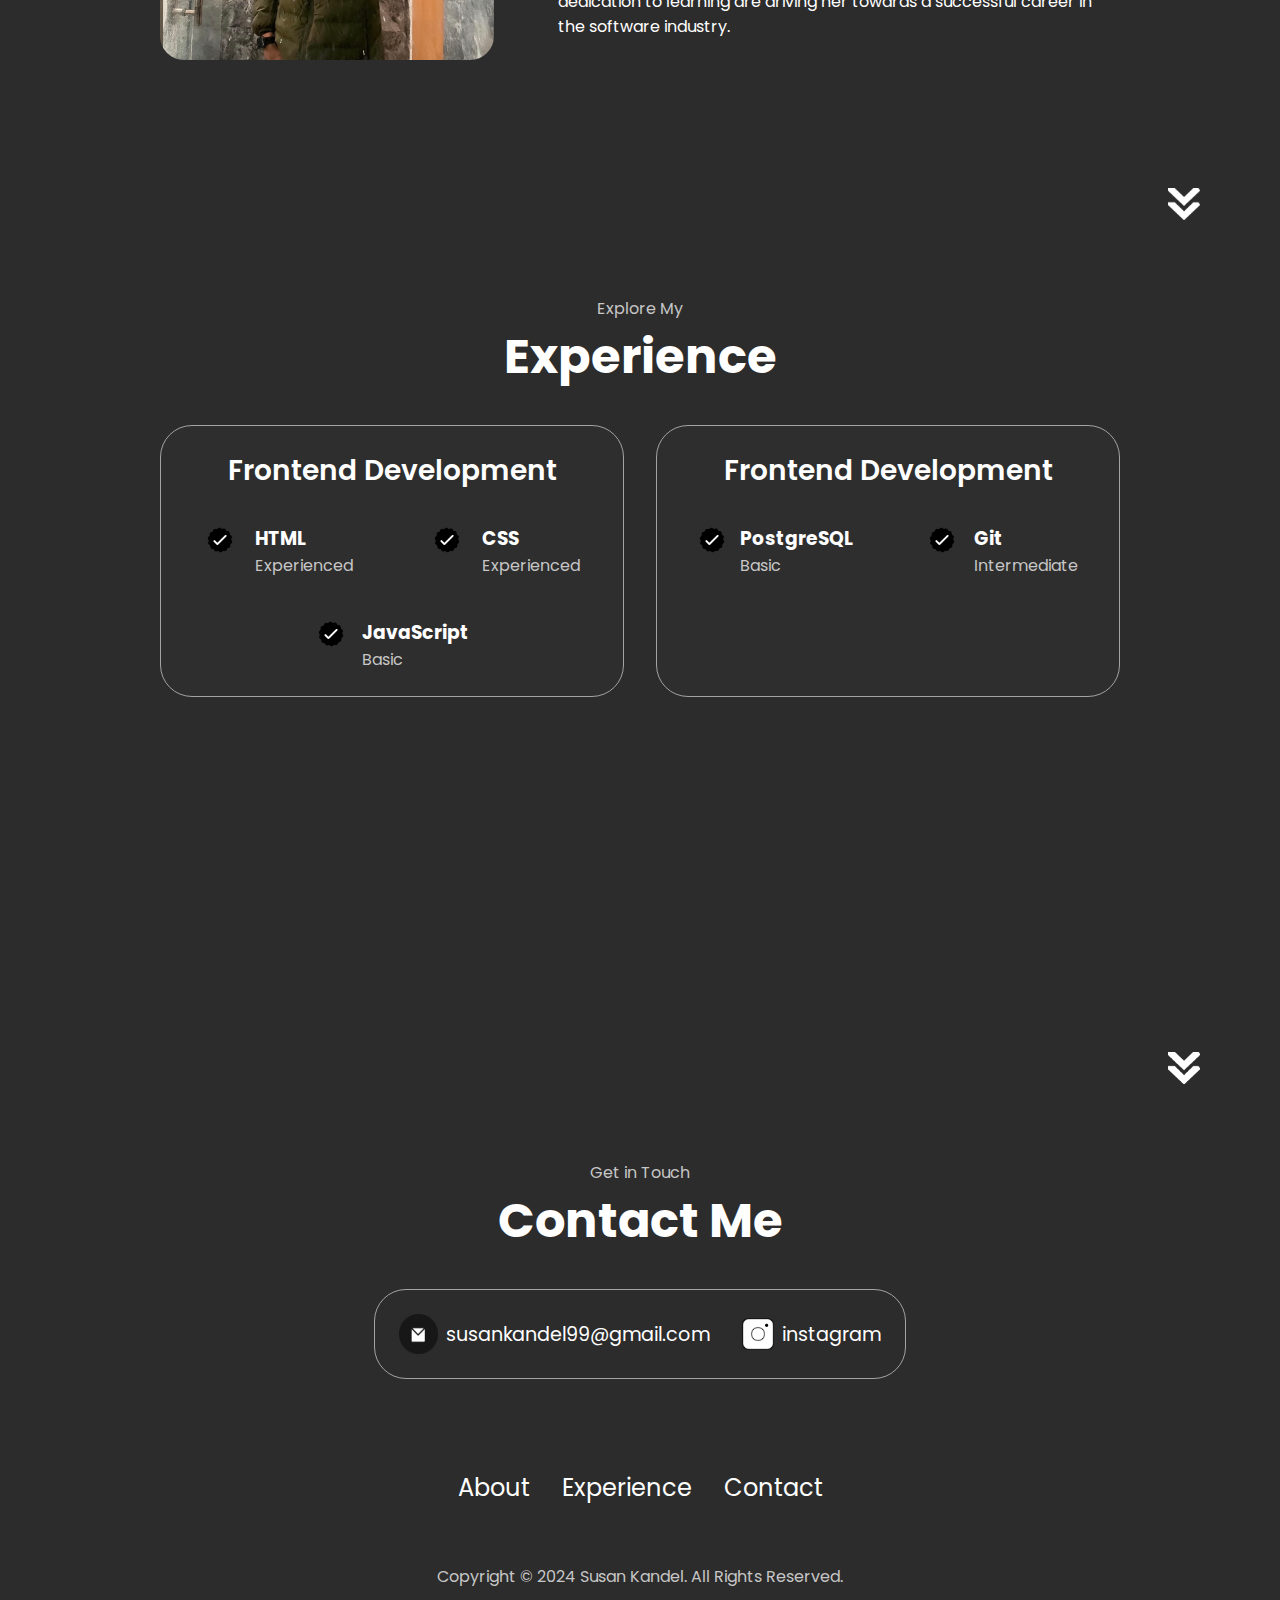
==== commit d8092516: "arrow color change" ====
--- a/index.html
+++ b/index.html
@@ -116,7 +116,7 @@
         </div>
       </div>
       <img
-        src="./assets/arrow.png"
+        src="./assets/arrow v3.png"
         alt="Arrow icon"
         class="icon arrow"
         onclick="location.href='./#experience'"
@@ -198,7 +198,7 @@
         </div>
       </div>
       <img
-        src="./assets/arrow.png"
+        src="./assets/arrow v3.png"
         alt="Arrow icon"
         class="icon arrow"
         onclick="location.href='./#projects'"
@@ -206,7 +206,7 @@
   
       </div>
       <img
-        src="./assets/arrow.png"
+        src="./assets/arrow v3.png"
         alt="Arrow icon"
         class="icon arrow"
         onclick="location.href='./#contact'"
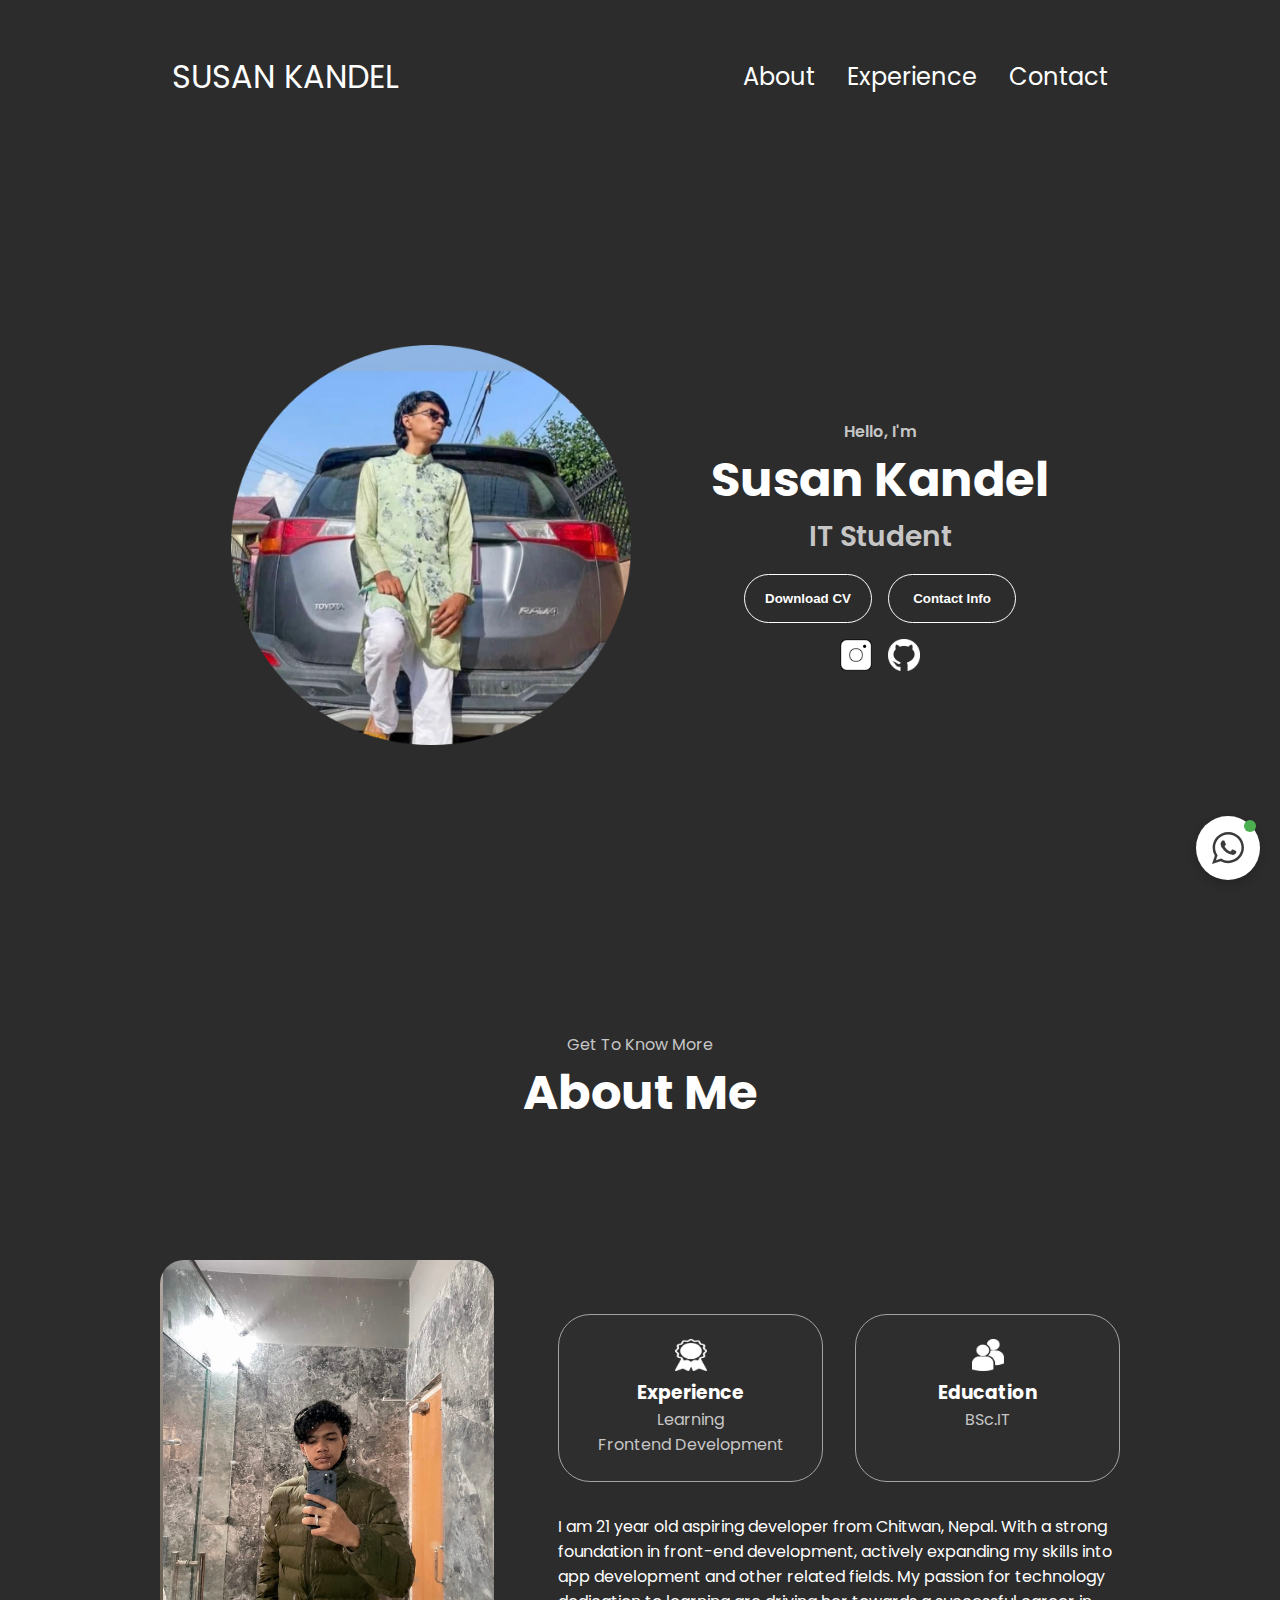
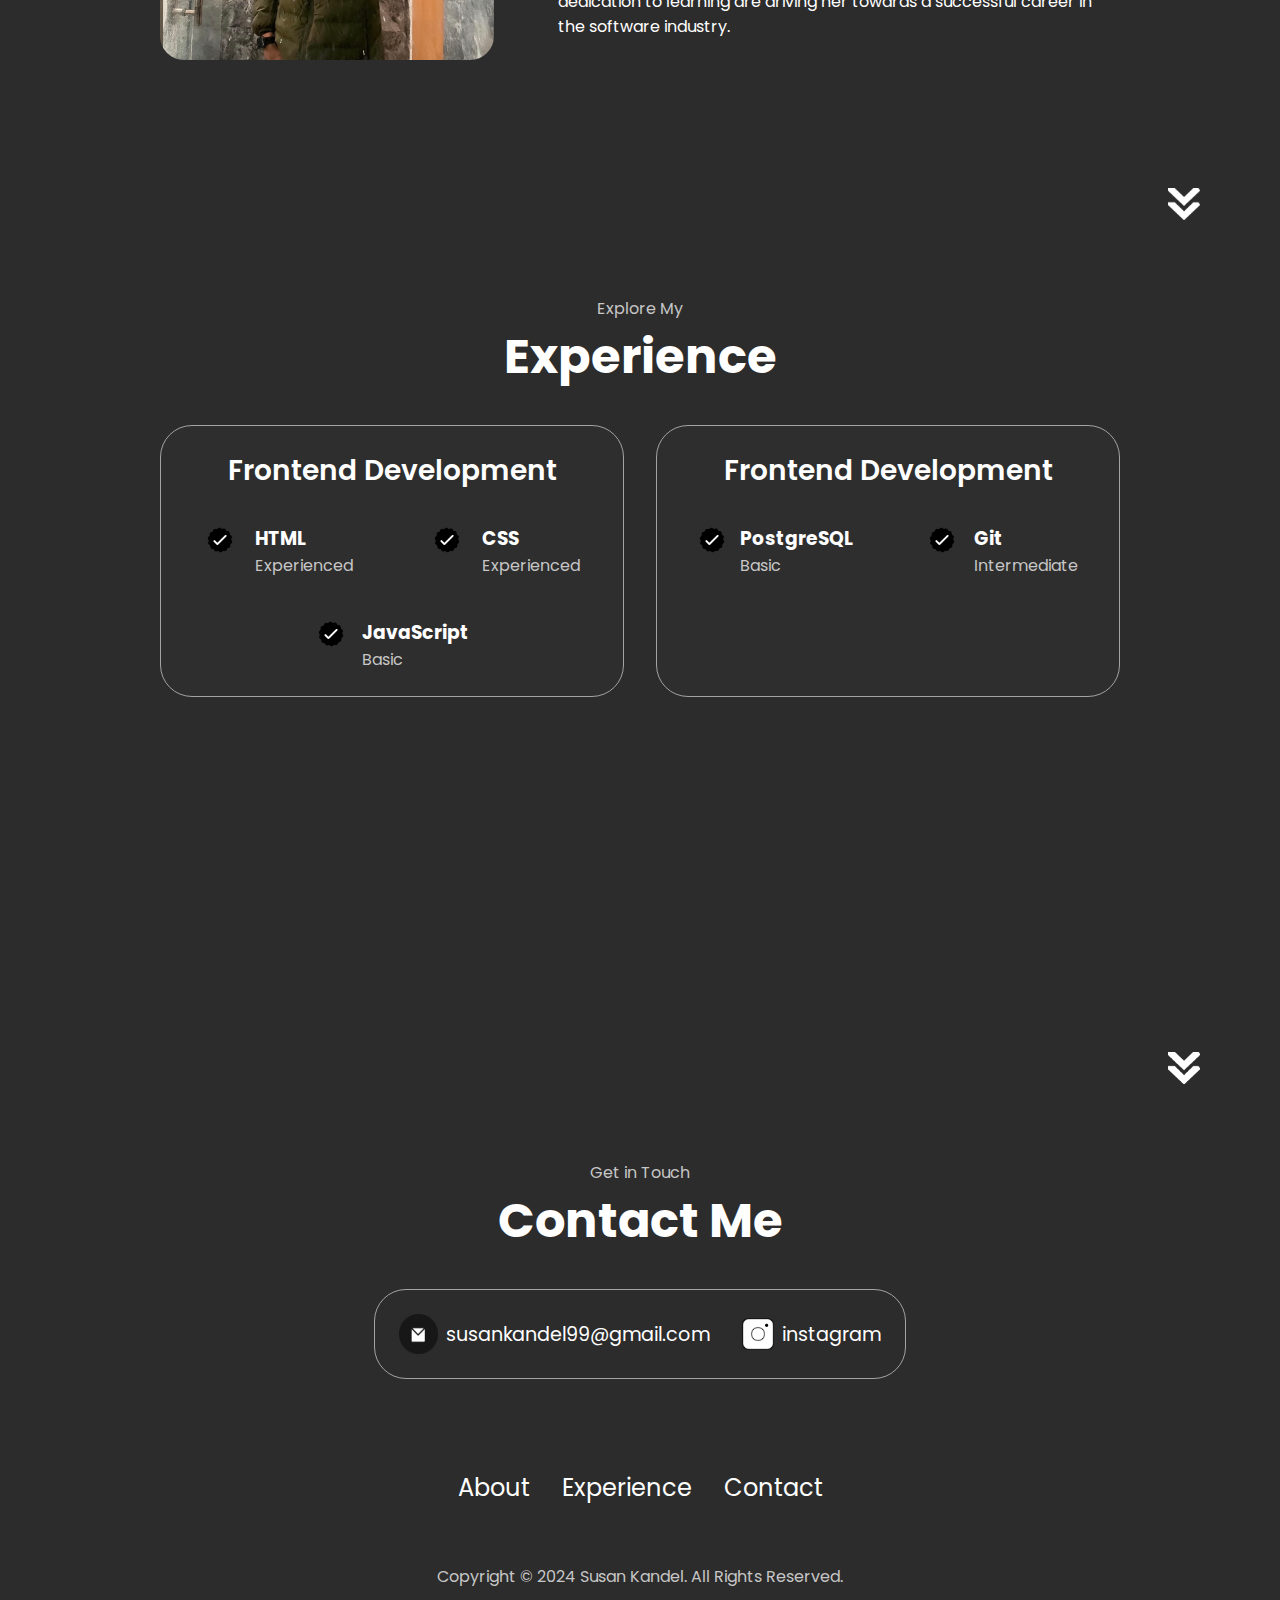
==== commit 49f10d18: "experience/ education icon change" ====
--- a/index.html
+++ b/index.html
@@ -89,7 +89,7 @@
           <div class="about-containers">
             <div class="details-container">
               <img
-                src="./assets/experience.png"
+                src="./assets/Experience v1.png"
                 alt="Experience icon"
                 class="icon"
               />
@@ -98,7 +98,7 @@
             </div>
             <div class="details-container">
               <img
-                src="./assets/education.png"
+                src="./assets/Education v1.png"
                 alt="Education icon"
                 class="icon"
               />
